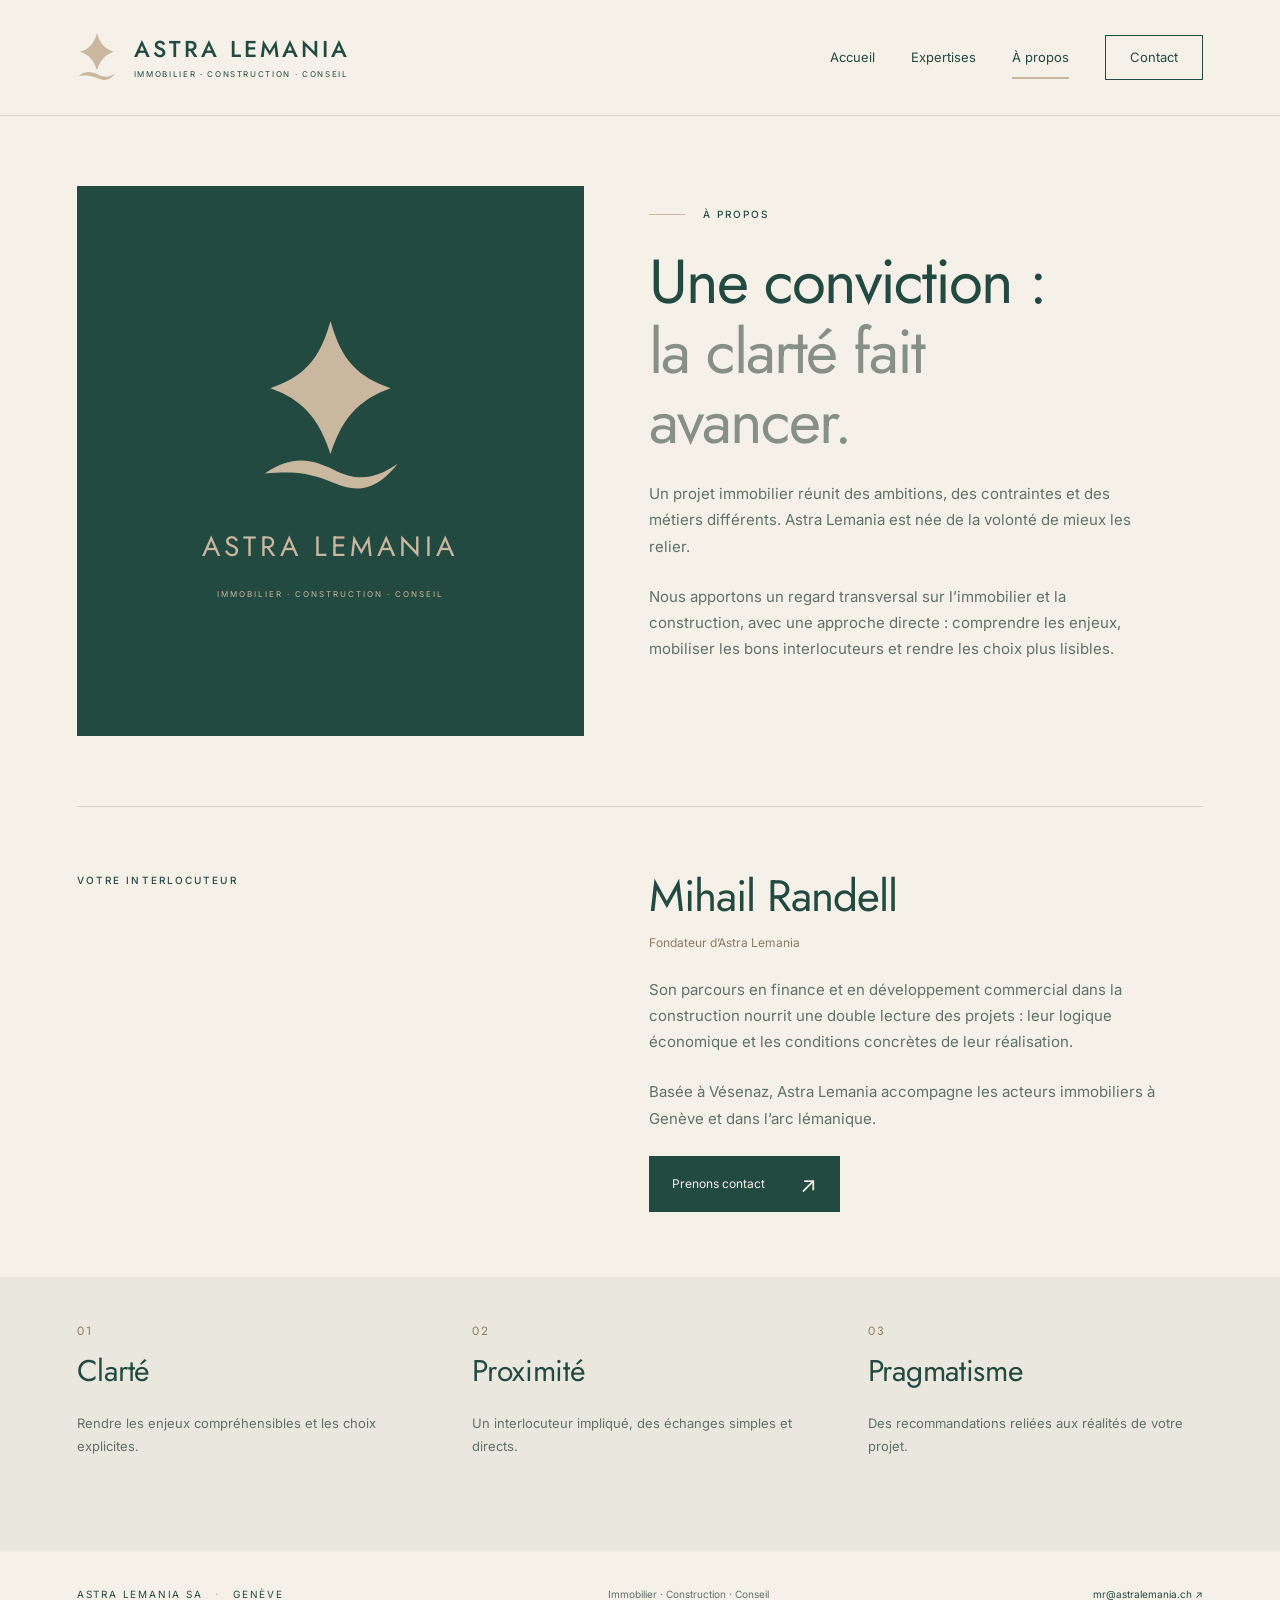
==== a-propos.html @ f8e31b29 "Add files via upload" ====
<!DOCTYPE html>
<html lang="fr">
<head>
  <meta charset="UTF-8">
  <meta name="viewport" content="width=device-width, initial-scale=1">

  <title>À propos — Astra Lemania</title>
  <meta
    name="description"
    content="Découvrez Astra Lemania et son fondateur Mihail Randell : une approche claire et pragmatique de l’immobilier et de la construction."
  >

  <link rel="stylesheet" href="style.css">
</head>

<body>
  <a class="skip" href="#contenu">Aller au contenu</a>

  <header>
    <a
      class="brand"
      href="index.html"
      aria-label="Astra Lemania — Accueil"
    >
      <svg viewBox="0 0 100 125" aria-hidden="true">
        <path
          fill="currentColor"
          d="M50 0C42 29 30 40 7 48C30 56 42 70 50 95C58 70 70 56 93 48C70 40 58 29 50 0ZM3 109C23 95 37 99 52 106C69 115 82 113 98 102C78 127 63 120 48 114C30 107 18 108 3 109Z"
        />
      </svg>

      <span>
        ASTRA LEMANIA
        <small>IMMOBILIER · CONSTRUCTION · CONSEIL</small>
      </span>
    </a>

    <nav aria-label="Navigation principale">
      <a href="index.html">Accueil</a>
      <a href="expertises.html">Expertises</a>
      <a href="a-propos.html" aria-current="page">À propos</a>
      <a href="contact.html">Contact</a>
    </nav>
  </header>

  <main id="contenu">
    <section class="about-hero">
      <div class="brand-panel">
        <svg viewBox="0 0 100 125" aria-hidden="true">
          <path
            fill="currentColor"
            d="M50 0C42 29 30 40 7 48C30 56 42 70 50 95C58 70 70 56 93 48C70 40 58 29 50 0ZM3 109C23 95 37 99 52 106C69 115 82 113 98 102C78 127 63 120 48 114C30 107 18 108 3 109Z"
          />
        </svg>

        <span>ASTRA LEMANIA</span>
        <small>IMMOBILIER · CONSTRUCTION · CONSEIL</small>
      </div>

      <div>
        <span class="eyebrow line">À PROPOS</span>

        <h1>
          Une conviction :<br>
          <em>la clarté fait<br>avancer.</em>
        </h1>

        <p>
          Un projet immobilier réunit des ambitions, des contraintes
          et des métiers différents. Astra Lemania est née
          de la volonté de mieux les relier.
        </p>

        <p>
          Nous apportons un regard transversal sur l’immobilier
          et la construction, avec une approche directe :
          comprendre les enjeux, mobiliser les bons interlocuteurs
          et rendre les choix plus lisibles.
        </p>
      </div>
    </section>

    <section class="founder">
      <span class="eyebrow">VOTRE INTERLOCUTEUR</span>

      <div>
        <h2>Mihail Randell</h2>

        <span class="founder-role">
          Fondateur d’Astra Lemania
        </span>

        <p>
          Son parcours en finance et en développement commercial
          dans la construction nourrit une double lecture des projets :
          leur logique économique et les conditions concrètes
          de leur réalisation.
        </p>

        <p>
          Basée à Vésenaz, Astra Lemania accompagne les acteurs
          immobiliers à Genève et dans l’arc lémanique.
        </p>

        <a class="button" href="contact.html">
          Prenons contact
          <span aria-hidden="true">↗</span>
        </a>
      </div>
    </section>

    <section class="values" aria-label="Nos valeurs">
      <div>
        <span class="number">01</span>
        <h3>Clarté</h3>

        <p>
          Rendre les enjeux compréhensibles et les choix explicites.
        </p>
      </div>

      <div>
        <span class="number">02</span>
        <h3>Proximité</h3>

        <p>
          Un interlocuteur impliqué, des échanges simples et directs.
        </p>
      </div>

      <div>
        <span class="number">03</span>
        <h3>Pragmatisme</h3>

        <p>
          Des recommandations reliées aux réalités de votre projet.
        </p>
      </div>
    </section>
  </main>

  <footer>
    <span>ASTRA LEMANIA SA <b>·</b> GENÈVE</span>
    <span>Immobilier · Construction · Conseil</span>

    <a href="mailto:mr@astralemania.ch">
      mr@astralemania.ch
      <span aria-hidden="true">↗</span>
    </a>
  </footer>
</body>
</html>
---- style.css ----
@import url("https://fonts.googleapis.com/css2?family=Inter:wght@400;500&family=Jost:wght@400;500;600&display=swap");

/* =========================
   ФИРМЕННЫЕ ЦВЕТА
   ========================= */

:root {
  --green: #234a40;
  --ivory: #f5f1e8;
  --sand: #c9b79f;
  --ink: #234a40;
  --muted: #5f7169;
  --rule: #d9d5c9;
}

/* =========================
   БАЗОВЫЕ СТИЛИ
   ========================= */

* {
  box-sizing: border-box;
}

html {
  scroll-behavior: smooth;
}

body {
  margin: 0;
  background: var(--ivory);
  color: var(--ink);
  font: 15px / 1.75 Inter, Arial, sans-serif;
}

a {
  color: inherit;
  text-decoration: none;
}

a:focus-visible {
  outline: 2px solid currentColor;
  outline-offset: 7px;
}

h1,
h2,
h3 {
  margin: 0;
  font-family: Jost, sans-serif;
  font-weight: 400;
  line-height: 1.13;
}

h1 {
  font-size: clamp(48px, 5.5vw, 84px);
  letter-spacing: -2px;
}

h1 em {
  color: #879084;
  font-style: normal;
}

h2 {
  font-size: 44px;
  letter-spacing: -1px;
}

h3 {
  font-size: 30px;
  letter-spacing: -0.3px;
}

p {
  max-width: 510px;
  margin: 24px 0;
  color: var(--muted);
}

/* =========================
   ШАПКА И ЛОГОТИП
   ========================= */

header {
  display: flex;
  align-items: center;
  justify-content: space-between;
  height: 116px;
  padding: 0 6%;
  border-bottom: 1px solid var(--rule);
}

.brand {
  display: flex;
  align-items: center;
  gap: 17px;
}

.brand svg {
  width: 40px;
  height: 49px;
  color: var(--sand);
}

.brand > span {
  font: 500 23px / 1.4 Jost, sans-serif;
  letter-spacing: 3px;
}

.brand small {
  display: block;
  font: 8px / 2 Inter, sans-serif;
  letter-spacing: 1.65px;
}

/* =========================
   НАВИГАЦИЯ
   ========================= */

nav {
  display: flex;
  align-items: center;
  gap: 36px;
}

nav a {
  position: relative;
  padding: 10px 0;
  font-size: 13px;
}

nav a[aria-current]::after {
  position: absolute;
  right: 0;
  bottom: 0;
  left: 0;
  height: 2px;
  background: var(--sand);
  content: "";
}

nav a:last-child {
  padding: 10px 24px;
  border: 1px solid var(--green);
}

nav a:hover {
  opacity: 0.65;
}

/* =========================
   ОБЩИЕ ЭЛЕМЕНТЫ
   ========================= */

.eyebrow {
  display: block;
  font: 500 10px / 1.6 Inter, sans-serif;
  letter-spacing: 2.1px;
}

.line {
  display: flex;
  align-items: center;
  gap: 18px;
}

.line::before {
  width: 36px;
  height: 1px;
  background: var(--sand);
  content: "";
}

.button {
  display: inline-flex;
  align-items: center;
  justify-content: space-between;
  gap: 35px;
  padding: 17px 23px;
  background: var(--green);
  color: var(--ivory);
  font-size: 12px;
  transition: background 0.2s;
}

.button span {
  font-size: 22px;
  line-height: 1;
}

.button:hover {
  background: #356353;
}

.light {
  background: var(--sand);
  color: var(--green);
}

.light:hover {
  background: #dfcfb8;
}

.number {
  display: block;
  margin-bottom: 26px;
  color: #8d7c66;
  font: 400 12px Jost, sans-serif;
  letter-spacing: 2px;
}

.dot {
  width: 5px;
  height: 5px;
  border-radius: 50%;
  background: var(--sand);
}

/* =========================
   ACCUEIL — ПЕРВЫЙ ЭКРАН
   ========================= */

.hero {
  display: grid;
  grid-template-columns: 55% 45%;
  gap: 0;
  padding: 54px 6% 58px;
}

.hero-copy {
  padding: 24px 50px 0 0;
}

.hero h1 {
  margin: 28px 0 20px;
}

.hero p {
  max-width: 400px;
  font-size: 15px;
}

.territory {
  display: flex;
  align-items: center;
  gap: 9px;
  margin-top: 42px;
  font-size: 9px;
  letter-spacing: 2px;
}

.hero-photo {
  position: relative;
  min-height: 610px;
  margin: 0;
  overflow: hidden;
}

.hero-photo img {
  position: absolute;
  width: 100%;
  height: 100%;
  object-fit: cover;
  filter: saturate(0.65);
}

.hero-photo::after {
  position: absolute;
  inset: 60% 0 0;
  background: linear-gradient(transparent, #18372cb3);
  content: "";
}

.hero-photo figcaption {
  position: absolute;
  z-index: 1;
  right: 20px;
  bottom: 26px;
  left: 30px;
  color: white;
  font-size: 9px;
  letter-spacing: 2px;
}

/* =========================
   ACCUEIL — ВВЕДЕНИЕ
   ========================= */

.intro {
  display: grid;
  grid-template-columns: 40% 60%;
  padding: 80px 6% 60px;
  border-top: 1px solid var(--rule);
}

.intro > .eyebrow {
  padding-top: 13px;
}

.intro p {
  max-width: 580px;
}

/* =========================
   ACCUEIL — УСЛУГИ
   ========================= */

.services {
  display: grid;
  grid-template-columns: repeat(3, 1fr);
  margin: 0 6% 100px;
  border-top: 1px solid var(--rule);
}

.services > a {
  position: relative;
  padding: 28px 28px 15px 0;
  transition: background 0.2s;
}

.services > a + a {
  padding-left: 32px;
  border-left: 1px solid var(--rule);
}

.services p {
  max-width: 270px;
  padding-right: 15px;
  font-size: 13px;
}

.services .arrow {
  display: block;
  font-size: 24px;
}

.services a:hover {
  background: #eae8df;
}

/* =========================
   БЛОК ПРИЗЫВА К КОНТАКТУ
   ========================= */

.cta {
  display: flex;
  align-items: center;
  justify-content: space-between;
  gap: 30px;
  padding: 64px 6%;
  background: var(--green);
  color: var(--ivory);
}

.cta .eyebrow {
  margin-bottom: 20px;
  color: var(--sand);
}

/* =========================
   ПОДВАЛ
   ========================= */

footer {
  display: flex;
  flex-wrap: wrap;
  justify-content: space-between;
  gap: 25px;
  padding: 35px 6%;
  font-size: 10px;
}

footer > span:first-child {
  letter-spacing: 1.8px;
}

footer b {
  padding: 0 8px;
  color: var(--sand);
}

footer > span:nth-child(2) {
  color: var(--muted);
}

/* =========================
   EXPERTISES — ЗАГОЛОВОК
   ========================= */

.page-heading {
  padding: 75px 6% 55px;
}

.page-heading h1 {
  margin-top: 30px;
  font-size: clamp(44px, 4.8vw, 70px);
}

.page-heading p {
  max-width: 600px;
}

/* =========================
   EXPERTISES — НАПРАВЛЕНИЯ
   ========================= */

.expert-list {
  margin: 0 6% 90px;
}

.expert-list article {
  display: grid;
  grid-template-columns: 10% 40% 50%;
  padding: 44px 0;
  border-top: 1px solid var(--rule);
  scroll-margin-top: 30px;
}

.expert-list h2 {
  font-size: 36px;
}

.expert-list .number {
  padding-top: 10px;
}

.expert-list p {
  margin-top: 0;
}

.expert-list ul {
  padding: 0;
  list-style: none;
  font-size: 13px;
}

.expert-list li {
  padding: 11px 0;
  border-bottom: 1px solid var(--rule);
}

.expert-list li::before {
  margin-right: 14px;
  color: #9e8c75;
  content: "—";
}

/* =========================
   À PROPOS — ПЕРВЫЙ ЭКРАН
   ========================= */

.about-hero {
  display: grid;
  grid-template-columns: 45% 55%;
  gap: 0;
  padding: 70px 6%;
}

.about-hero > div:last-child {
  padding: 20px 0 0 65px;
}

.about-hero h1 {
  margin-top: 25px;
  font-size: 62px;
}

.brand-panel {
  display: flex;
  flex-direction: column;
  align-items: center;
  justify-content: center;
  min-height: 550px;
  background: var(--green);
  color: var(--sand);
}

.brand-panel svg {
  width: 145px;
  height: 175px;
  margin-bottom: 30px;
}

.brand-panel > span {
  font: 400 28px Jost, sans-serif;
  letter-spacing: 4px;
}

.brand-panel small {
  margin-top: 20px;
  font-size: 8px;
  letter-spacing: 2px;
}

/* =========================
   À PROPOS — ОСНОВАТЕЛЬ
   ========================= */

.founder {
  display: grid;
  grid-template-columns: 45% 55%;
  margin: 0 6%;
  padding: 65px 0;
  border-top: 1px solid var(--rule);
}

.founder > div {
  padding-left: 65px;
}

.founder-role {
  display: block;
  margin-top: 10px;
  color: #8c7b63;
  font-size: 12px;
}

/* =========================
   À PROPOS — ЦЕННОСТИ
   ========================= */

.values {
  display: grid;
  grid-template-columns: repeat(3, 1fr);
  gap: 60px;
  padding: 45px 6% 70px;
  background: #eae8de;
}

.values .number {
  margin-bottom: 14px;
}

.values p {
  font-size: 13px;
}

/* =========================
   CONTACT
   ========================= */

.contact {
  display: grid;
  grid-template-columns: 55% 45%;
  min-height: 720px;
  padding: 85px 6% 95px;
}

.contact h1 {
  margin: 32px 0;
}

.contact p {
  max-width: 410px;
}

.contact-mark svg {
  width: 85px;
  height: 95px;
  margin-top: 25px;
  color: var(--sand);
}

.contact-info {
  padding: 35px 0 20px 55px;
  border-left: 1px solid var(--rule);
}

.contact-info h2 {
  margin-top: 25px;
}

.contact-info .role {
  margin: 8px 0 35px;
}

.contact-link {
  display: flex;
  justify-content: space-between;
  padding: 15px 0;
  border-bottom: 1px solid var(--rule);
  font: 400 24px Jost, sans-serif;
}

.contact-link:hover {
  color: #8b765a;
}

.address {
  margin: 35px 0;
}

.address p {
  margin: 10px 0;
  font-size: 14px;
}

/* =========================
   ДОСТУПНОСТЬ
   ========================= */

.skip {
  position: absolute;
  z-index: 5;
  top: -100px;
  left: 20px;
  padding: 10px;
  background: var(--green);
  color: white;
}

.skip:focus {
  top: 10px;
}

/* =========================
   БОЛЬШИЕ ЭКРАНЫ
   ========================= */

@media (min-width: 1600px) {
  body {
    max-width: 1600px;
    margin: auto;
  }

  .hero {
    padding-top: 70px;
  }

  .hero-photo {
    min-height: 700px;
  }
}

/* =========================
   ПЛАНШЕТЫ / НЕБОЛЬШИЕ ЭКРАНЫ
   ========================= */

@media (max-width: 1000px) {
  header {
    height: 105px;
    padding: 0 5%;
  }

  nav {
    gap: 20px;
  }

  .brand > span {
    font-size: 18px;
    letter-spacing: 2px;
  }

  .brand small {
    font-size: 7px;
    letter-spacing: 1px;
  }

  .hero {
    padding: 40px 5%;
  }

  .hero-copy {
    padding-right: 25px;
  }

  .hero-photo {
    min-height: 590px;
  }

  h1 {
    font-size: 60px;
  }

  .about-hero > div:last-child,
  .founder > div {
    padding-left: 35px;
  }

  .about-hero h1 {
    font-size: 48px;
  }

  .brand-panel > span {
    font-size: 22px;
  }

  .cta h2 {
    font-size: 36px;
  }

  .contact-info {
    padding-left: 30px;
  }

  .contact-link {
    font-size: 21px;
  }
}

/* =========================
   МОБИЛЬНАЯ ВЕРСИЯ
   ========================= */

@media (max-width: 700px) {
  header {
    display: block;
    height: auto;
    min-height: 130px;
    padding: 20px 6%;
  }

  .brand {
    justify-content: center;
  }

  .brand svg {
    width: 32px;
    height: 40px;
  }

  nav {
    justify-content: space-between;
    gap: 12px;
    margin-top: 20px;
  }

  nav a {
    font-size: 12px;
  }

  nav a:last-child {
    padding: 5px 12px;
  }

  .hero {
    display: flex;
    flex-direction: column;
    padding: 35px 6%;
  }

  .hero-copy {
    padding: 0;
  }

  .eyebrow {
    font-size: 9px;
    letter-spacing: 1.5px;
  }

  h1 {
    font-size: 60px;
  }

  .hero h1 {
    margin-top: 25px;
  }

  .territory {
    margin-top: 27px;
  }

  .hero-photo {
    min-height: 380px;
    margin-top: 35px;
  }

  .intro {
    display: block;
    padding: 45px 6% 20px;
  }

  .intro h2 {
    margin-top: 25px;
  }

  h2 {
    font-size: 36px;
  }

  .services {
    grid-template-columns: 1fr;
    margin-bottom: 50px;
  }

  .services > a,
  .services > a + a {
    padding: 25px 0;
    border-bottom: 1px solid var(--rule);
    border-left: none;
  }

  .services h3 br {
    display: none;
  }

  .services p {
    max-width: 90%;
    margin: 15px 0;
  }

  .number {
    margin-bottom: 15px;
  }

  .services .arrow {
    position: absolute;
    top: 35px;
    right: 5px;
  }

  .cta {
    display: block;
    padding: 45px 6%;
  }

  .cta .button {
    margin-top: 25px;
  }

  .cta h2 {
    font-size: 34px;
  }

  footer {
    flex-direction: column;
    gap: 12px;
    padding: 28px 6%;
  }

  .page-heading {
    padding-top: 45px;
  }

  .page-heading h1 {
    font-size: 44px;
  }

  .expert-list article {
    grid-template-columns: 1fr;
    padding: 30px 0;
  }

  .expert-list h2 {
    margin-bottom: 24px;
    font-size: 32px;
  }

  .expert-list {
    margin-bottom: 45px;
  }

  .about-hero {
    display: flex;
    flex-direction: column-reverse;
    gap: 30px;
    padding: 40px 6%;
  }

  .about-hero > div:last-child {
    padding: 0;
  }

  .about-hero h1 {
    font-size: 52px;
  }

  .brand-panel {
    min-height: 360px;
  }

  .brand-panel svg {
    width: 110px;
    height: 130px;
  }

  .founder {
    display: block;
    padding: 35px 0;
  }

  .founder > div {
    padding: 25px 0 0;
  }

  .values {
    grid-template-columns: 1fr;
    gap: 20px;
    padding-top: 35px;
  }

  .values p {
    margin: 15px 0;
  }

  .contact {
    display: block;
    padding: 40px 6%;
  }

  .contact-info {
    margin-top: 35px;
    padding: 35px 0 0;
    border-top: 1px solid var(--rule);
    border-left: 0;
  }

  .contact-mark {
    display: none;
  }

  .contact h1 {
    font-size: 60px;
  }

  .contact-link {
    font-size: 24px;
  }
}

/* =========================
   УМЕНЬШЕНИЕ АНИМАЦИИ
   ========================= */

@media (prefers-reduced-motion: reduce) {
  html {
    scroll-behavior: auto;
  }

  * {
    transition: none !important;
  }
}
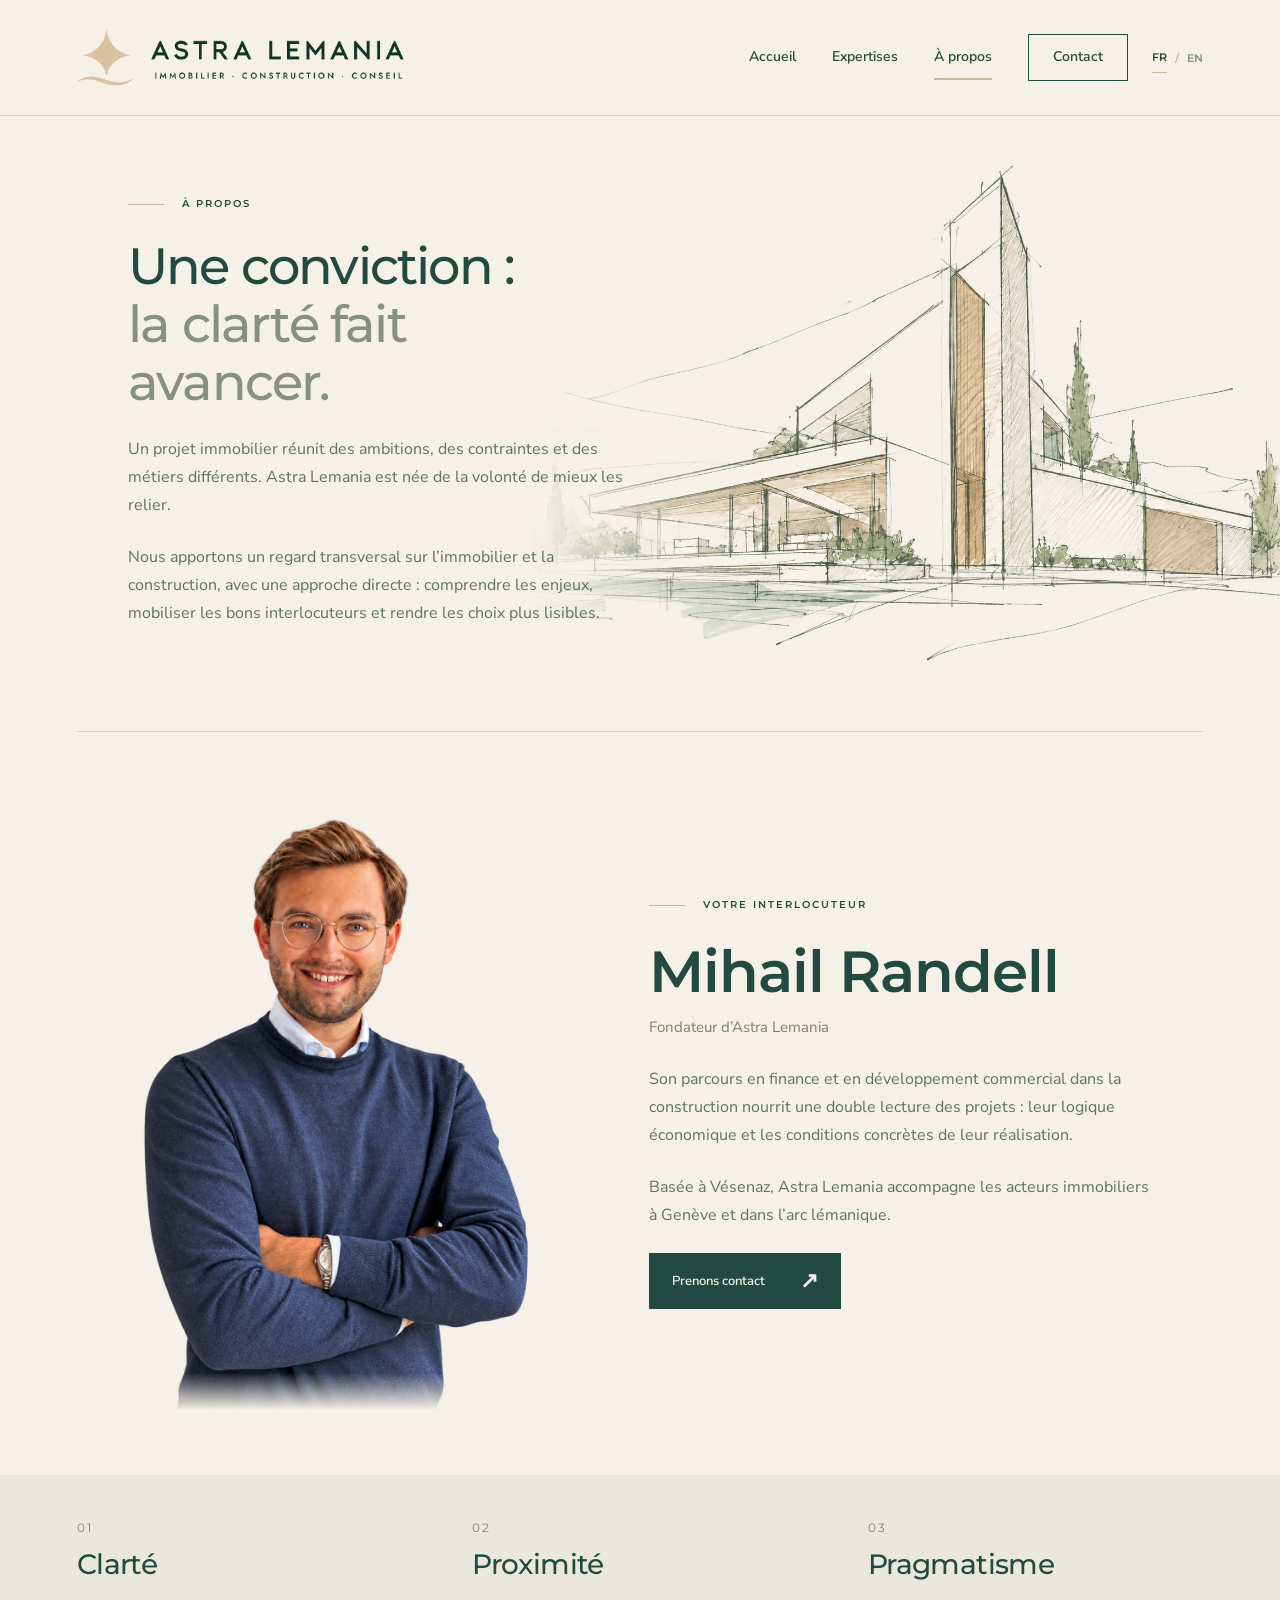
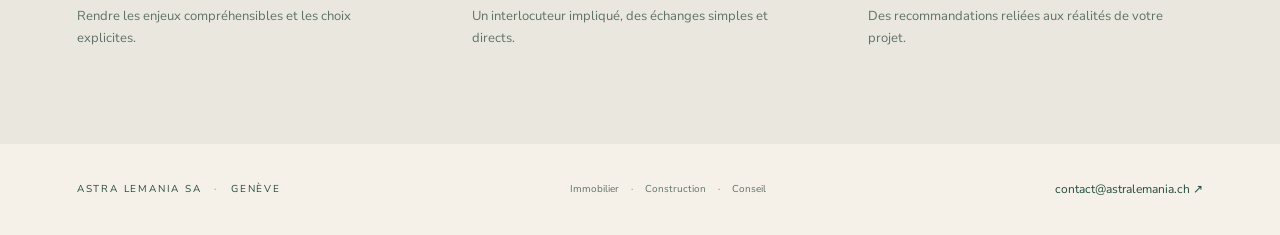
==== commit 757fe6d8: "Add files via upload" ====
--- a/a-propos.html
+++ b/a-propos.html
@@ -1,152 +1,38 @@
-<!DOCTYPE html>
-<html lang="fr">
-<head>
-  <meta charset="UTF-8">
-  <meta name="viewport" content="width=device-width, initial-scale=1">
-
-  <title>À propos — Astra Lemania</title>
-  <meta
-    name="description"
-    content="Découvrez Astra Lemania et son fondateur Mihail Randell : une approche claire et pragmatique de l’immobilier et de la construction."
-  >
-
-  <link rel="stylesheet" href="style.css">
-</head>
-
-<body>
-  <a class="skip" href="#contenu">Aller au contenu</a>
-
-  <header>
-    <a
-      class="brand"
-      href="index.html"
-      aria-label="Astra Lemania — Accueil"
-    >
-      <svg viewBox="0 0 100 125" aria-hidden="true">
-        <path
-          fill="currentColor"
-          d="M50 0C42 29 30 40 7 48C30 56 42 70 50 95C58 70 70 56 93 48C70 40 58 29 50 0ZM3 109C23 95 37 99 52 106C69 115 82 113 98 102C78 127 63 120 48 114C30 107 18 108 3 109Z"
-        />
-      </svg>
-
-      <span>
-        ASTRA LEMANIA
-        <small>IMMOBILIER · CONSTRUCTION · CONSEIL</small>
-      </span>
-    </a>
-
-    <nav aria-label="Navigation principale">
-      <a href="index.html">Accueil</a>
-      <a href="expertises.html">Expertises</a>
-      <a href="a-propos.html" aria-current="page">À propos</a>
-      <a href="contact.html">Contact</a>
-    </nav>
-  </header>
-
-  <main id="contenu">
-    <section class="about-hero">
-      <div class="brand-panel">
-        <svg viewBox="0 0 100 125" aria-hidden="true">
-          <path
-            fill="currentColor"
-            d="M50 0C42 29 30 40 7 48C30 56 42 70 50 95C58 70 70 56 93 48C70 40 58 29 50 0ZM3 109C23 95 37 99 52 106C69 115 82 113 98 102C78 127 63 120 48 114C30 107 18 108 3 109Z"
-          />
-        </svg>
-
-        <span>ASTRA LEMANIA</span>
-        <small>IMMOBILIER · CONSTRUCTION · CONSEIL</small>
-      </div>
-
-      <div>
-        <span class="eyebrow line">À PROPOS</span>
-
-        <h1>
-          Une conviction :<br>
-          <em>la clarté fait<br>avancer.</em>
-        </h1>
-
-        <p>
-          Un projet immobilier réunit des ambitions, des contraintes
-          et des métiers différents. Astra Lemania est née
-          de la volonté de mieux les relier.
-        </p>
-
-        <p>
-          Nous apportons un regard transversal sur l’immobilier
-          et la construction, avec une approche directe :
-          comprendre les enjeux, mobiliser les bons interlocuteurs
-          et rendre les choix plus lisibles.
-        </p>
-      </div>
-    </section>
-
-    <section class="founder">
-      <span class="eyebrow">VOTRE INTERLOCUTEUR</span>
-
-      <div>
-        <h2>Mihail Randell</h2>
-
-        <span class="founder-role">
-          Fondateur d’Astra Lemania
-        </span>
-
-        <p>
-          Son parcours en finance et en développement commercial
-          dans la construction nourrit une double lecture des projets :
-          leur logique économique et les conditions concrètes
-          de leur réalisation.
-        </p>
-
-        <p>
-          Basée à Vésenaz, Astra Lemania accompagne les acteurs
-          immobiliers à Genève et dans l’arc lémanique.
-        </p>
-
-        <a class="button" href="contact.html">
-          Prenons contact
-          <span aria-hidden="true">↗</span>
-        </a>
-      </div>
-    </section>
-
-    <section class="values" aria-label="Nos valeurs">
-      <div>
-        <span class="number">01</span>
-        <h3>Clarté</h3>
-
-        <p>
-          Rendre les enjeux compréhensibles et les choix explicites.
-        </p>
-      </div>
-
-      <div>
-        <span class="number">02</span>
-        <h3>Proximité</h3>
-
-        <p>
-          Un interlocuteur impliqué, des échanges simples et directs.
-        </p>
-      </div>
-
-      <div>
-        <span class="number">03</span>
-        <h3>Pragmatisme</h3>
-
-        <p>
-          Des recommandations reliées aux réalités de votre projet.
-        </p>
-      </div>
-    </section>
-  </main>
-
-  <footer>
-    <span>ASTRA LEMANIA SA <b>·</b> GENÈVE</span>
-    <span>Immobilier · Construction · Conseil</span>
-
-    <a href="mailto:mr@astralemania.ch">
-      mr@astralemania.ch
-      <span aria-hidden="true">↗</span>
-    </a>
-  </footer>
-</body>
-</html>+<!doctype html>
+<!-- РЕДАКТИРОВАНИЕ: текст этой страницы меняется здесь; оформление — style.css.
+     FR и EN — отдельные HTML: при изменениях обновляйте обе языковые версии. -->
+<html lang="fr">
+<head><meta charset="utf-8"><meta name="viewport" content="width=device-width, initial-scale=1"><title>À propos — Astra Lemania</title><meta name="description" content="Astra Lemania — Conseil immobilier, consultation d’entreprises générales et mise en relation à Genève et dans l’arc lémanique."><link rel="stylesheet" href="assets/fonts.css"><link rel="stylesheet" href="style.css"><script src="site.js" defer></script><link rel="alternate" hreflang="fr" href="a-propos.html"><link rel="alternate" hreflang="en" href="en-a-propos.html">
+</head>
+<body><a class="skip" href="#contenu">Aller au contenu</a>
+<!-- ШАПКА: логотип, основное меню и FR / EN. Повторяется во всех HTML. -->
+<header><a class="brand" href="index.html" aria-label="Astra Lemania — Accueil">
+<!-- ИЗОБРАЖЕНИЕ: assets/astra-lemania-official-v2.png. Логотип в шапке всех 8 страниц. src в HTML, размер .brand-logo в style.css.
+     При замене сохраняйте прозрачность PNG; width/height — реальные размеры файла. -->
+<img class="brand-logo" src="assets/astra-lemania-official-v2.png" alt="Astra Lemania — Immobilier · Construction · Conseil" width="2048" height="349"></a>
+<nav aria-label="Navigation principale"><a href="index.html" >Accueil</a><a href="expertises.html" >Expertises</a><a href="a-propos.html" aria-current="page">À propos</a><a href="contact.html" >Contact</a>
+</nav>
+<!-- ЯЗЫК: ссылки ведут на аналогичную страницу другого языка. -->
+<div class="language-switch" aria-label="Langue"><a href="a-propos.html" lang="fr" aria-current="true">FR</a><span aria-hidden="true">/</span><a href="en-a-propos.html" lang="en" hreflang="en">EN</a></div>
+</header>
+<main id="contenu">
+<!-- О КОМПАНИИ: чертёж подключён через CSS, а не img -->
+<section class="about-hero company-section"><div class="company-copy"><span class="eyebrow line">À PROPOS</span><h1>Une conviction :<br><em>la clarté fait<br>avancer.</em></h1><p>Un projet immobilier réunit des ambitions, des contraintes et des métiers différents. Astra Lemania est née de la volonté de mieux les relier.</p><p>Nous apportons un regard transversal sur l’immobilier et la construction, avec une approche directe : comprendre les enjeux, mobiliser les bons interlocuteurs et rendre les choix plus lisibles.</p></div>
+</section>
+<!-- ОСНОВАТЕЛЬ: портрет, биография, контактная кнопка -->
+<section class="founder founder-profile">
+<figure class="founder-portrait">
+<!-- ИЗОБРАЖЕНИЕ: assets/mihail-randell-clean-edge.png. Текущий портрет без белой каймы. a-propos.html и en-a-propos.html; .founder-portrait в style.css.
+     При замене сохраняйте прозрачность PNG; width/height — реальные размеры файла. -->
+<img src="assets/mihail-randell-clean-edge.png" alt="Mihail Randell, fondateur d’Astra Lemania" width="1086" height="1448" fetchpriority="high">
+</figure><div class="founder-copy"><span class="eyebrow line">VOTRE INTERLOCUTEUR</span><h2>Mihail Randell</h2><span class="founder-role">Fondateur d’Astra Lemania</span><p>Son parcours en finance et en développement commercial dans la construction nourrit une double lecture des projets : leur logique économique et les conditions concrètes de leur réalisation.</p><p>Basée à Vésenaz, Astra Lemania accompagne les acteurs immobiliers à Genève et dans l’arc lémanique.</p><a class="button " href="contact.html">Prenons contact<span aria-hidden="true"><span class="link-arrow" aria-hidden="true"><span class="native-arrow">↗</span><svg class="ios-arrow" viewBox="0 0 24 24" fill="none" aria-hidden="true" focusable="false"><path d="M5 19 19 5M5 5h14v14" stroke="currentColor" stroke-width="1.5" stroke-linecap="round" stroke-linejoin="round"/></svg></span></span></a></div>
+</section>
+<!-- ЦЕННОСТИ КОМПАНИИ -->
+<section class="values"><div><span class="number">01</span><h3>Clarté</h3><p>Rendre les enjeux compréhensibles et les choix explicites.</p></div><div><span class="number">02</span><h3>Proximité</h3><p>Un interlocuteur impliqué, des échanges simples et directs.</p></div><div><span class="number">03</span><h3>Pragmatisme</h3><p>Des recommandations reliées aux réalités de votre projet.</p></div>
+</section>
+</main>
+<!-- ПОДВАЛ: название, направления и email. Обновляйте на всех страницах. -->
+<footer><span>ASTRA LEMANIA SA <b>·</b> GENÈVE</span><span class="footer-services"><span>Immobilier</span><span aria-hidden="true">·</span><span>Construction</span><span aria-hidden="true">·</span><span>Conseil</span></span><a href="mailto:contact@astralemania.ch">contact@astralemania.ch <span class="link-arrow" aria-hidden="true"><span class="native-arrow">↗</span><svg class="ios-arrow" viewBox="0 0 24 24" fill="none" aria-hidden="true" focusable="false"><path d="M5 19 19 5M5 5h14v14" stroke="currentColor" stroke-width="1.5" stroke-linecap="round" stroke-linejoin="round"/></svg></span></a>
+</footer>
+</body>
+</html>
--- a/assets/fonts.css
+++ b/assets/fonts.css
@@ -0,0 +1,62 @@
+/* Локальные шрифты. Не переименовывайте TTF без изменения соответствующего url().
+   Myriad Pro не включён: используется только как системный запасной шрифт. */
+@font-face {
+  font-family: 'Montserrat';
+  font-style: normal;
+  font-weight: 400;
+  font-display: swap;
+  src: url(JTUHjIg1_i6t8kCHKm4532VJOt5-QNFgpCtr6Ew-.ttf) format('truetype');
+}
+@font-face {
+  font-family: 'Montserrat';
+  font-style: normal;
+  font-weight: 500;
+  font-display: swap;
+  src: url(JTUHjIg1_i6t8kCHKm4532VJOt5-QNFgpCtZ6Ew-.ttf) format('truetype');
+}
+@font-face {
+  font-family: 'Montserrat';
+  font-style: normal;
+  font-weight: 600;
+  font-display: swap;
+  src: url(JTUHjIg1_i6t8kCHKm4532VJOt5-QNFgpCu170w-.ttf) format('truetype');
+}
+@font-face {
+  font-family: 'Montserrat';
+  font-style: normal;
+  font-weight: 700;
+  font-display: swap;
+  src: url(JTUHjIg1_i6t8kCHKm4532VJOt5-QNFgpCuM70w-.ttf) format('truetype');
+}
+@font-face {
+  font-family: 'Nunito Sans';
+  font-style: normal;
+  font-weight: 400;
+  font-stretch: normal;
+  font-display: swap;
+  src: url(pe1mMImSLYBIv1o4X1M8ce2xCx3yop4tQpF_MeTm0lfGWVpNn64CL7U8upHZIbMV51Q42ptCp5F5bxqqtQ1yiU4G1ilntA.ttf) format('truetype');
+}
+@font-face {
+  font-family: 'Nunito Sans';
+  font-style: normal;
+  font-weight: 500;
+  font-stretch: normal;
+  font-display: swap;
+  src: url(pe1mMImSLYBIv1o4X1M8ce2xCx3yop4tQpF_MeTm0lfGWVpNn64CL7U8upHZIbMV51Q42ptCp5F5bxqqtQ1yiU4G5ClntA.ttf) format('truetype');
+}
+@font-face {
+  font-family: 'Nunito Sans';
+  font-style: normal;
+  font-weight: 600;
+  font-stretch: normal;
+  font-display: swap;
+  src: url(pe1mMImSLYBIv1o4X1M8ce2xCx3yop4tQpF_MeTm0lfGWVpNn64CL7U8upHZIbMV51Q42ptCp5F5bxqqtQ1yiU4GCC5ntA.ttf) format('truetype');
+}
+@font-face {
+  font-family: 'Nunito Sans';
+  font-style: normal;
+  font-weight: 700;
+  font-stretch: normal;
+  font-display: swap;
+  src: url(pe1mMImSLYBIv1o4X1M8ce2xCx3yop4tQpF_MeTm0lfGWVpNn64CL7U8upHZIbMV51Q42ptCp5F5bxqqtQ1yiU4GMS5ntA.ttf) format('truetype');
+}
--- a/style.css
+++ b/style.css
@@ -1,933 +1,1831 @@
-@import url("https://fonts.googleapis.com/css2?family=Inter:wght@400;500&family=Jost:wght@400;500;600&display=swap");
-
-/* =========================
-   ФИРМЕННЫЕ ЦВЕТА
-   ========================= */
-
-:root {
-  --green: #234a40;
-  --ivory: #f5f1e8;
-  --sand: #c9b79f;
-  --ink: #234a40;
-  --muted: #5f7169;
-  --rule: #d9d5c9;
-}
-
-/* =========================
-   БАЗОВЫЕ СТИЛИ
-   ========================= */
-
-* {
-  box-sizing: border-box;
-}
-
-html {
-  scroll-behavior: smooth;
-}
-
-body {
-  margin: 0;
-  background: var(--ivory);
-  color: var(--ink);
-  font: 15px / 1.75 Inter, Arial, sans-serif;
-}
-
-a {
-  color: inherit;
-  text-decoration: none;
-}
-
-a:focus-visible {
-  outline: 2px solid currentColor;
-  outline-offset: 7px;
-}
-
-h1,
-h2,
-h3 {
-  margin: 0;
-  font-family: Jost, sans-serif;
-  font-weight: 400;
-  line-height: 1.13;
-}
-
-h1 {
-  font-size: clamp(48px, 5.5vw, 84px);
-  letter-spacing: -2px;
-}
-
-h1 em {
-  color: #879084;
-  font-style: normal;
-}
-
-h2 {
-  font-size: 44px;
-  letter-spacing: -1px;
-}
-
-h3 {
-  font-size: 30px;
-  letter-spacing: -0.3px;
-}
-
-p {
-  max-width: 510px;
-  margin: 24px 0;
-  color: var(--muted);
-}
-
-/* =========================
-   ШАПКА И ЛОГОТИП
-   ========================= */
-
-header {
-  display: flex;
-  align-items: center;
-  justify-content: space-between;
-  height: 116px;
-  padding: 0 6%;
-  border-bottom: 1px solid var(--rule);
-}
-
-.brand {
-  display: flex;
-  align-items: center;
-  gap: 17px;
-}
-
-.brand svg {
-  width: 40px;
-  height: 49px;
-  color: var(--sand);
-}
-
-.brand > span {
-  font: 500 23px / 1.4 Jost, sans-serif;
-  letter-spacing: 3px;
-}
-
-.brand small {
-  display: block;
-  font: 8px / 2 Inter, sans-serif;
-  letter-spacing: 1.65px;
-}
-
-/* =========================
-   НАВИГАЦИЯ
-   ========================= */
-
-nav {
-  display: flex;
-  align-items: center;
-  gap: 36px;
-}
-
-nav a {
-  position: relative;
-  padding: 10px 0;
-  font-size: 13px;
-}
-
-nav a[aria-current]::after {
-  position: absolute;
-  right: 0;
-  bottom: 0;
-  left: 0;
-  height: 2px;
-  background: var(--sand);
-  content: "";
-}
-
-nav a:last-child {
-  padding: 10px 24px;
-  border: 1px solid var(--green);
-}
-
-nav a:hover {
-  opacity: 0.65;
-}
-
-/* =========================
-   ОБЩИЕ ЭЛЕМЕНТЫ
-   ========================= */
-
-.eyebrow {
-  display: block;
-  font: 500 10px / 1.6 Inter, sans-serif;
-  letter-spacing: 2.1px;
-}
-
-.line {
-  display: flex;
-  align-items: center;
-  gap: 18px;
-}
-
-.line::before {
-  width: 36px;
-  height: 1px;
-  background: var(--sand);
-  content: "";
-}
-
-.button {
-  display: inline-flex;
-  align-items: center;
-  justify-content: space-between;
-  gap: 35px;
-  padding: 17px 23px;
-  background: var(--green);
-  color: var(--ivory);
-  font-size: 12px;
-  transition: background 0.2s;
-}
-
-.button span {
-  font-size: 22px;
-  line-height: 1;
-}
-
-.button:hover {
-  background: #356353;
-}
-
-.light {
-  background: var(--sand);
-  color: var(--green);
-}
-
-.light:hover {
-  background: #dfcfb8;
-}
-
-.number {
-  display: block;
-  margin-bottom: 26px;
-  color: #8d7c66;
-  font: 400 12px Jost, sans-serif;
-  letter-spacing: 2px;
-}
-
-.dot {
-  width: 5px;
-  height: 5px;
-  border-radius: 50%;
-  background: var(--sand);
-}
-
-/* =========================
-   ACCUEIL — ПЕРВЫЙ ЭКРАН
-   ========================= */
-
-.hero {
-  display: grid;
-  grid-template-columns: 55% 45%;
-  gap: 0;
-  padding: 54px 6% 58px;
-}
-
-.hero-copy {
-  padding: 24px 50px 0 0;
-}
-
-.hero h1 {
-  margin: 28px 0 20px;
-}
-
-.hero p {
-  max-width: 400px;
-  font-size: 15px;
-}
-
-.territory {
-  display: flex;
-  align-items: center;
-  gap: 9px;
-  margin-top: 42px;
-  font-size: 9px;
-  letter-spacing: 2px;
-}
-
-.hero-photo {
-  position: relative;
-  min-height: 610px;
-  margin: 0;
-  overflow: hidden;
-}
-
-.hero-photo img {
-  position: absolute;
-  width: 100%;
-  height: 100%;
-  object-fit: cover;
-  filter: saturate(0.65);
-}
-
-.hero-photo::after {
-  position: absolute;
-  inset: 60% 0 0;
-  background: linear-gradient(transparent, #18372cb3);
-  content: "";
-}
-
-.hero-photo figcaption {
-  position: absolute;
-  z-index: 1;
-  right: 20px;
-  bottom: 26px;
-  left: 30px;
-  color: white;
-  font-size: 9px;
-  letter-spacing: 2px;
-}
-
-/* =========================
-   ACCUEIL — ВВЕДЕНИЕ
-   ========================= */
-
-.intro {
-  display: grid;
-  grid-template-columns: 40% 60%;
-  padding: 80px 6% 60px;
-  border-top: 1px solid var(--rule);
-}
-
-.intro > .eyebrow {
-  padding-top: 13px;
-}
-
-.intro p {
-  max-width: 580px;
-}
-
-/* =========================
-   ACCUEIL — УСЛУГИ
-   ========================= */
-
-.services {
-  display: grid;
-  grid-template-columns: repeat(3, 1fr);
-  margin: 0 6% 100px;
-  border-top: 1px solid var(--rule);
-}
-
-.services > a {
-  position: relative;
-  padding: 28px 28px 15px 0;
-  transition: background 0.2s;
-}
-
-.services > a + a {
-  padding-left: 32px;
-  border-left: 1px solid var(--rule);
-}
-
-.services p {
-  max-width: 270px;
-  padding-right: 15px;
-  font-size: 13px;
-}
-
-.services .arrow {
-  display: block;
-  font-size: 24px;
-}
-
-.services a:hover {
-  background: #eae8df;
-}
-
-/* =========================
-   БЛОК ПРИЗЫВА К КОНТАКТУ
-   ========================= */
-
-.cta {
-  display: flex;
-  align-items: center;
-  justify-content: space-between;
-  gap: 30px;
-  padding: 64px 6%;
-  background: var(--green);
-  color: var(--ivory);
-}
-
-.cta .eyebrow {
-  margin-bottom: 20px;
-  color: var(--sand);
-}
-
-/* =========================
-   ПОДВАЛ
-   ========================= */
-
-footer {
-  display: flex;
-  flex-wrap: wrap;
-  justify-content: space-between;
-  gap: 25px;
-  padding: 35px 6%;
-  font-size: 10px;
-}
-
-footer > span:first-child {
-  letter-spacing: 1.8px;
-}
-
-footer b {
-  padding: 0 8px;
-  color: var(--sand);
-}
-
-footer > span:nth-child(2) {
-  color: var(--muted);
-}
-
-/* =========================
-   EXPERTISES — ЗАГОЛОВОК
-   ========================= */
-
-.page-heading {
-  padding: 75px 6% 55px;
-}
-
-.page-heading h1 {
-  margin-top: 30px;
-  font-size: clamp(44px, 4.8vw, 70px);
-}
-
-.page-heading p {
-  max-width: 600px;
-}
-
-/* =========================
-   EXPERTISES — НАПРАВЛЕНИЯ
-   ========================= */
-
-.expert-list {
-  margin: 0 6% 90px;
-}
-
-.expert-list article {
-  display: grid;
-  grid-template-columns: 10% 40% 50%;
-  padding: 44px 0;
-  border-top: 1px solid var(--rule);
-  scroll-margin-top: 30px;
-}
-
-.expert-list h2 {
-  font-size: 36px;
-}
-
-.expert-list .number {
-  padding-top: 10px;
-}
-
-.expert-list p {
-  margin-top: 0;
-}
-
-.expert-list ul {
-  padding: 0;
-  list-style: none;
-  font-size: 13px;
-}
-
-.expert-list li {
-  padding: 11px 0;
-  border-bottom: 1px solid var(--rule);
-}
-
-.expert-list li::before {
-  margin-right: 14px;
-  color: #9e8c75;
-  content: "—";
-}
-
-/* =========================
-   À PROPOS — ПЕРВЫЙ ЭКРАН
-   ========================= */
-
-.about-hero {
-  display: grid;
-  grid-template-columns: 45% 55%;
-  gap: 0;
-  padding: 70px 6%;
-}
-
-.about-hero > div:last-child {
-  padding: 20px 0 0 65px;
-}
-
-.about-hero h1 {
-  margin-top: 25px;
-  font-size: 62px;
-}
-
-.brand-panel {
-  display: flex;
-  flex-direction: column;
-  align-items: center;
-  justify-content: center;
-  min-height: 550px;
-  background: var(--green);
-  color: var(--sand);
-}
-
-.brand-panel svg {
-  width: 145px;
-  height: 175px;
-  margin-bottom: 30px;
-}
-
-.brand-panel > span {
-  font: 400 28px Jost, sans-serif;
-  letter-spacing: 4px;
-}
-
-.brand-panel small {
-  margin-top: 20px;
-  font-size: 8px;
-  letter-spacing: 2px;
-}
-
-/* =========================
-   À PROPOS — ОСНОВАТЕЛЬ
-   ========================= */
-
-.founder {
-  display: grid;
-  grid-template-columns: 45% 55%;
-  margin: 0 6%;
-  padding: 65px 0;
-  border-top: 1px solid var(--rule);
-}
-
-.founder > div {
-  padding-left: 65px;
-}
-
-.founder-role {
-  display: block;
-  margin-top: 10px;
-  color: #8c7b63;
-  font-size: 12px;
-}
-
-/* =========================
-   À PROPOS — ЦЕННОСТИ
-   ========================= */
-
-.values {
-  display: grid;
-  grid-template-columns: repeat(3, 1fr);
-  gap: 60px;
-  padding: 45px 6% 70px;
-  background: #eae8de;
-}
-
-.values .number {
-  margin-bottom: 14px;
-}
-
-.values p {
-  font-size: 13px;
-}
-
-/* =========================
-   CONTACT
-   ========================= */
-
-.contact {
-  display: grid;
-  grid-template-columns: 55% 45%;
-  min-height: 720px;
-  padding: 85px 6% 95px;
-}
-
-.contact h1 {
-  margin: 32px 0;
-}
-
-.contact p {
-  max-width: 410px;
-}
-
-.contact-mark svg {
-  width: 85px;
-  height: 95px;
-  margin-top: 25px;
-  color: var(--sand);
-}
-
-.contact-info {
-  padding: 35px 0 20px 55px;
-  border-left: 1px solid var(--rule);
-}
-
-.contact-info h2 {
-  margin-top: 25px;
-}
-
-.contact-info .role {
-  margin: 8px 0 35px;
-}
-
-.contact-link {
-  display: flex;
-  justify-content: space-between;
-  padding: 15px 0;
-  border-bottom: 1px solid var(--rule);
-  font: 400 24px Jost, sans-serif;
-}
-
-.contact-link:hover {
-  color: #8b765a;
-}
-
-.address {
-  margin: 35px 0;
-}
-
-.address p {
-  margin: 10px 0;
-  font-size: 14px;
-}
-
-/* =========================
-   ДОСТУПНОСТЬ
-   ========================= */
-
-.skip {
-  position: absolute;
-  z-index: 5;
-  top: -100px;
-  left: 20px;
-  padding: 10px;
-  background: var(--green);
-  color: white;
-}
-
-.skip:focus {
-  top: 10px;
-}
-
-/* =========================
-   БОЛЬШИЕ ЭКРАНЫ
-   ========================= */
-
-@media (min-width: 1600px) {
-  body {
-    max-width: 1600px;
-    margin: auto;
-  }
-
-  .hero {
-    padding-top: 70px;
-  }
-
-  .hero-photo {
-    min-height: 700px;
-  }
-}
-
-/* =========================
-   ПЛАНШЕТЫ / НЕБОЛЬШИЕ ЭКРАНЫ
-   ========================= */
-
-@media (max-width: 1000px) {
-  header {
-    height: 105px;
-    padding: 0 5%;
-  }
-
-  nav {
-    gap: 20px;
-  }
-
-  .brand > span {
-    font-size: 18px;
-    letter-spacing: 2px;
-  }
-
-  .brand small {
-    font-size: 7px;
-    letter-spacing: 1px;
-  }
-
-  .hero {
-    padding: 40px 5%;
-  }
-
-  .hero-copy {
-    padding-right: 25px;
-  }
-
-  .hero-photo {
-    min-height: 590px;
-  }
-
-  h1 {
-    font-size: 60px;
-  }
-
-  .about-hero > div:last-child,
-  .founder > div {
-    padding-left: 35px;
-  }
-
-  .about-hero h1 {
-    font-size: 48px;
-  }
-
-  .brand-panel > span {
-    font-size: 22px;
-  }
-
-  .cta h2 {
-    font-size: 36px;
-  }
-
-  .contact-info {
-    padding-left: 30px;
-  }
-
-  .contact-link {
-    font-size: 21px;
-  }
-}
-
-/* =========================
-   МОБИЛЬНАЯ ВЕРСИЯ
-   ========================= */
-
-@media (max-width: 700px) {
-  header {
-    display: block;
-    height: auto;
-    min-height: 130px;
-    padding: 20px 6%;
-  }
-
-  .brand {
-    justify-content: center;
-  }
-
-  .brand svg {
-    width: 32px;
-    height: 40px;
-  }
-
-  nav {
-    justify-content: space-between;
-    gap: 12px;
-    margin-top: 20px;
-  }
-
-  nav a {
-    font-size: 12px;
-  }
-
-  nav a:last-child {
-    padding: 5px 12px;
-  }
-
-  .hero {
-    display: flex;
-    flex-direction: column;
-    padding: 35px 6%;
-  }
-
-  .hero-copy {
-    padding: 0;
-  }
-
-  .eyebrow {
-    font-size: 9px;
-    letter-spacing: 1.5px;
-  }
-
-  h1 {
-    font-size: 60px;
-  }
-
-  .hero h1 {
-    margin-top: 25px;
-  }
-
-  .territory {
-    margin-top: 27px;
-  }
-
-  .hero-photo {
-    min-height: 380px;
-    margin-top: 35px;
-  }
-
-  .intro {
-    display: block;
-    padding: 45px 6% 20px;
-  }
-
-  .intro h2 {
-    margin-top: 25px;
-  }
-
-  h2 {
-    font-size: 36px;
-  }
-
-  .services {
-    grid-template-columns: 1fr;
-    margin-bottom: 50px;
-  }
-
-  .services > a,
-  .services > a + a {
-    padding: 25px 0;
-    border-bottom: 1px solid var(--rule);
-    border-left: none;
-  }
-
-  .services h3 br {
-    display: none;
-  }
-
-  .services p {
-    max-width: 90%;
-    margin: 15px 0;
-  }
-
-  .number {
-    margin-bottom: 15px;
-  }
-
-  .services .arrow {
-    position: absolute;
-    top: 35px;
-    right: 5px;
-  }
-
-  .cta {
-    display: block;
-    padding: 45px 6%;
-  }
-
-  .cta .button {
-    margin-top: 25px;
-  }
-
-  .cta h2 {
-    font-size: 34px;
-  }
-
-  footer {
-    flex-direction: column;
-    gap: 12px;
-    padding: 28px 6%;
-  }
-
-  .page-heading {
-    padding-top: 45px;
-  }
-
-  .page-heading h1 {
-    font-size: 44px;
-  }
-
-  .expert-list article {
-    grid-template-columns: 1fr;
-    padding: 30px 0;
-  }
-
-  .expert-list h2 {
-    margin-bottom: 24px;
-    font-size: 32px;
-  }
-
-  .expert-list {
-    margin-bottom: 45px;
-  }
-
-  .about-hero {
-    display: flex;
-    flex-direction: column-reverse;
-    gap: 30px;
-    padding: 40px 6%;
-  }
-
-  .about-hero > div:last-child {
-    padding: 0;
-  }
-
-  .about-hero h1 {
-    font-size: 52px;
-  }
-
-  .brand-panel {
-    min-height: 360px;
-  }
-
-  .brand-panel svg {
-    width: 110px;
-    height: 130px;
-  }
-
-  .founder {
-    display: block;
-    padding: 35px 0;
-  }
-
-  .founder > div {
-    padding: 25px 0 0;
-  }
-
-  .values {
-    grid-template-columns: 1fr;
-    gap: 20px;
-    padding-top: 35px;
-  }
-
-  .values p {
-    margin: 15px 0;
-  }
-
-  .contact {
-    display: block;
-    padding: 40px 6%;
-  }
-
-  .contact-info {
-    margin-top: 35px;
-    padding: 35px 0 0;
-    border-top: 1px solid var(--rule);
-    border-left: 0;
-  }
-
-  .contact-mark {
-    display: none;
-  }
-
-  .contact h1 {
-    font-size: 60px;
-  }
-
-  .contact-link {
-    font-size: 24px;
-  }
-}
-
-/* =========================
-   УМЕНЬШЕНИЕ АНИМАЦИИ
-   ========================= */
-
-@media (prefers-reduced-motion: reduce) {
-  html {
-    scroll-behavior: auto;
-  }
-
-  * {
-    transition: none !important;
-  }
-}+/* ASTRA LEMANIA — ПОЛНЫЙ CSS
+   Цвета: :root в начале файла. Основные шрифты: Montserrat / Nunito Sans.
+   Правила сохранены в исходном порядке. Поздние правила уточняют ранние.
+   ВАЖНО: для изменения итогового вида найдите ПОСЛЕДНЕЕ правило нужного
+   селектора и проверьте @media (мобильные / невысокие экраны).
+   Главная: .hero-panorama, .hero-art; о компании: .company-section;
+   портрет: .founder-portrait; контакты: .contact, .contact-star;
+   логотип: .brand-logo; языки: .language-switch; iOS: .is-ios.
+   Перечень изображений с точными именами — IMAGES.md.
+*/
+
+:root {
+  --green:#234a40;
+  --ivory:#f5f1e8;
+  --sand:#c9b79f;
+  --ink:#234a40;
+  --muted:#5f7169;
+  --rule:#d9d5c9
+}
+
+* {
+  box-sizing:border-box
+}
+
+html {
+  scroll-behavior:smooth
+}
+
+body {
+  margin:0;
+  background:var(--ivory);
+  color:var(--ink);
+  font:15px/1.75 "Nunito Sans","Myriad Pro",Arial,sans-serif
+}
+
+a {
+  color:inherit;
+  text-decoration:none
+}
+
+a:focus-visible {
+  outline:2px solid currentColor;
+  outline-offset:7px
+}
+
+header {
+  height:116px;
+  display:flex;
+  align-items:center;
+  justify-content:space-between;
+  padding:0 6%;
+  border-bottom:1px solid var(--rule)
+}
+
+.brand {
+  display:flex;
+  align-items:center;
+  gap:17px
+}
+
+.brand svg {
+  width:40px;
+  height:49px;
+  color:var(--sand)
+}
+
+.brand>span {
+  font:500 23px/1.4 Montserrat,sans-serif;
+  letter-spacing:3px
+}
+
+.brand small {
+  display:block;
+  font:8px/2 "Nunito Sans","Myriad Pro",sans-serif;
+  letter-spacing:1.65px
+}
+
+nav {
+  display:flex;
+  gap:36px;
+  align-items:center
+}
+
+nav a {
+  font-size:13px;
+  padding:10px 0;
+  position:relative
+}
+
+nav a[aria-current]:after {
+  content:'';
+  height:2px;
+  background:var(--sand);
+  position:absolute;
+  bottom:0;
+  left:0;
+  right:0
+}
+
+nav a:last-child {
+  border:1px solid var(--green);
+  padding:10px 24px
+}
+
+nav a:hover {
+  opacity:.65
+}
+
+.eyebrow {
+  font:500 10px/1.6 "Nunito Sans","Myriad Pro",sans-serif;
+  letter-spacing:2.1px;
+  display:block
+}
+
+.line {
+  display:flex;
+  align-items:center;
+  gap:18px
+}
+
+.line:before {
+  content:'';
+  width:36px;
+  height:1px;
+  background:var(--sand)
+}
+
+h1,h2,h3 {
+  font-family:Montserrat,sans-serif;
+  font-weight:400;
+  margin:0;
+  line-height:1.13
+}
+
+h1 {
+  font-size:clamp(48px,5.5vw,84px);
+  letter-spacing:-2px
+}
+
+h1 em {
+  font-style:normal;
+  color:#879084
+}
+
+h2 {
+  font-size:44px;
+  letter-spacing:-1px
+}
+
+h3 {
+  font-size:30px;
+  letter-spacing:-.3px
+}
+
+p {
+  color:var(--muted);
+  margin:24px 0;
+  max-width:510px
+}
+
+.hero {
+  display:grid;
+  grid-template-columns:55% 45%;
+  padding:54px 6% 58px;
+  gap:0
+}
+
+.hero-copy {
+  padding:24px 50px 0 0
+}
+
+.hero h1 {
+  margin:28px 0 20px
+}
+
+.hero p {
+  max-width:400px;
+  font-size:15px
+}
+
+.button {
+  display:inline-flex;
+  align-items:center;
+  justify-content:space-between;
+  gap:35px;
+  background:var(--green);
+  color:var(--ivory);
+  padding:17px 23px;
+  font-size:12px;
+  transition:background .2s
+}
+
+.button span {
+  font-size:22px;
+  line-height:1
+}
+
+.button:hover {
+  background:#356353
+}
+
+.territory {
+  font-size:9px;
+  letter-spacing:2px;
+  margin-top:42px;
+  display:flex;
+  align-items:center;
+  gap:9px
+}
+
+.dot {
+  width:5px;
+  height:5px;
+  background:var(--sand);
+  border-radius:50%
+}
+
+.hero-photo {
+  margin:0;
+  position:relative;
+  min-height:610px;
+  overflow:hidden
+}
+
+.hero-photo img {
+  width:100%;
+  height:100%;
+  object-fit:cover;
+  position:absolute;
+  filter:saturate(.65)
+}
+
+.hero-photo:after {
+  content:'';
+  position:absolute;
+  inset:60% 0 0;
+  background:linear-gradient(transparent,#18372cb3)
+}
+
+.hero-photo figcaption {
+  position:absolute;
+  z-index:1;
+  bottom:26px;
+  left:30px;
+  right:20px;
+  color:white;
+  letter-spacing:2px;
+  font-size:9px
+}
+
+.intro {
+  padding:80px 6% 60px;
+  border-top:1px solid var(--rule);
+  display:grid;
+  grid-template-columns:40% 60%
+}
+
+.intro>.eyebrow {
+  padding-top:13px
+}
+
+.intro p {
+  max-width:580px
+}
+
+.services {
+  margin:0 6% 100px;
+  display:grid;
+  grid-template-columns:repeat(3,1fr);
+  border-top:1px solid var(--rule)
+}
+
+.services>a {
+  padding:28px 28px 15px 0;
+  position:relative;
+  transition:background .2s
+}
+
+.services>a+a {
+  padding-left:32px;
+  border-left:1px solid var(--rule)
+}
+
+.number {
+  font:400 12px Montserrat,sans-serif;
+  letter-spacing:2px;
+  color:#8d7c66;
+  display:block;
+  margin-bottom:26px
+}
+
+.services p {
+  font-size:13px;
+  max-width:270px;
+  padding-right:15px
+}
+
+.services .arrow {
+  display:block;
+  font-size:24px
+}
+
+.services a:hover {
+  background:#eae8df
+}
+
+.cta {
+  background:var(--green);
+  color:var(--ivory);
+  padding:64px 6%;
+  display:flex;
+  align-items:center;
+  justify-content:space-between;
+  gap:30px
+}
+
+.cta .eyebrow {
+  color:var(--sand);
+  margin-bottom:20px
+}
+
+.light {
+  background:var(--sand);
+  color:var(--green)
+}
+
+.light:hover {
+  background:#dfcfb8
+}
+
+footer {
+  display:flex;
+  justify-content:space-between;
+  gap:25px;
+  flex-wrap:wrap;
+  padding:35px 6%;
+  font-size:10px
+}
+
+footer>span:first-child {
+  letter-spacing:1.8px
+}
+
+footer b {
+  color:var(--sand);
+  padding:0 8px
+}
+
+footer>span:nth-child(2) {
+  color:var(--muted)
+}
+
+.page-heading {
+  padding:75px 6% 55px
+}
+
+.page-heading h1 {
+  font-size:clamp(44px,4.8vw,70px);
+  margin-top:30px
+}
+
+.page-heading p {
+  max-width:600px
+}
+
+.expert-list {
+  margin:0 6% 90px
+}
+
+.expert-list article {
+  display:grid;
+  grid-template-columns:10% 40% 50%;
+  padding:44px 0;
+  border-top:1px solid var(--rule);
+  scroll-margin-top:30px
+}
+
+.expert-list h2 {
+  font-size:36px
+}
+
+.expert-list .number {
+  padding-top:10px
+}
+
+.expert-list p {
+  margin-top:0
+}
+
+.expert-list ul {
+  list-style:none;
+  padding:0;
+  font-size:13px
+}
+
+.expert-list li {
+  border-bottom:1px solid var(--rule);
+  padding:11px 0
+}
+
+.expert-list li:before {
+  content:'—';
+  color:#9e8c75;
+  margin-right:14px
+}
+
+.about-hero {
+  display:grid;
+  grid-template-columns:45% 55%;
+  gap:0;
+  padding:70px 6%
+}
+
+.about-hero>div:last-child {
+  padding:20px 0 0 65px
+}
+
+.about-hero h1 {
+  font-size:62px;
+  margin-top:25px
+}
+
+.brand-panel {
+  background:var(--green);
+  color:var(--sand);
+  display:flex;
+  flex-direction:column;
+  justify-content:center;
+  align-items:center;
+  min-height:550px
+}
+
+.brand-panel svg {
+  width:145px;
+  height:175px;
+  margin-bottom:30px
+}
+
+.brand-panel>span {
+  font:400 28px Montserrat,sans-serif;
+  letter-spacing:4px
+}
+
+.brand-panel small {
+  font-size:8px;
+  letter-spacing:2px;
+  margin-top:20px
+}
+
+.founder {
+  margin:0 6%;
+  padding:65px 0;
+  border-top:1px solid var(--rule);
+  display:grid;
+  grid-template-columns:45% 55%
+}
+
+.founder>div {
+  padding-left:65px
+}
+
+.founder-role {
+  display:block;
+  color:#8c7b63;
+  margin-top:10px;
+  font-size:12px
+}
+
+.values {
+  display:grid;
+  grid-template-columns:repeat(3,1fr);
+  padding:45px 6% 70px;
+  gap:60px;
+  background:#eae8de
+}
+
+.values .number {
+  margin-bottom:14px
+}
+
+.values p {
+  font-size:13px
+}
+
+.contact {
+  display:grid;
+  grid-template-columns:55% 45%;
+  padding:85px 6% 95px;
+  min-height:720px
+}
+
+.contact h1 {
+  margin:32px 0
+}
+
+.contact p {
+  max-width:410px
+}
+
+.contact-mark svg {
+  height:95px;
+  width:85px;
+  color:var(--sand);
+  margin-top:25px
+}
+
+.contact-info {
+  padding:35px 0 20px 55px;
+  border-left:1px solid var(--rule)
+}
+
+.contact-info h2 {
+  margin-top:25px
+}
+
+.contact-info .role {
+  margin:8px 0 35px
+}
+
+.contact-link {
+  display:flex;
+  justify-content:space-between;
+  padding:15px 0;
+  font:400 24px Montserrat,sans-serif;
+  border-bottom:1px solid var(--rule)
+}
+
+.contact-link:hover {
+  color:#8b765a
+}
+
+.address {
+  margin:35px 0
+}
+
+.address p {
+  font-size:14px;
+  margin:10px 0
+}
+
+.skip {
+  position:absolute;
+  top:-100px;
+  left:20px;
+  background:var(--green);
+  color:white;
+  padding:10px;
+  z-index:5
+}
+
+.skip:focus {
+  top:10px
+}
+
+@media(min-width:1600px) {
+  body {
+    max-width:1600px;
+    margin:auto
+  }
+
+  .hero {
+    padding-top:70px
+  }
+
+  .hero-photo {
+    min-height:700px
+  }
+
+}
+
+@media(max-width:1000px) {
+  header {
+    padding:0 5%;
+    height:105px
+  }
+
+  nav {
+    gap:20px
+  }
+
+  .brand>span {
+    font-size:18px;
+    letter-spacing:2px
+  }
+
+  .brand small {
+    font-size:7px;
+    letter-spacing:1px
+  }
+
+  .hero {
+    padding:40px 5%
+  }
+
+  .hero-copy {
+    padding-right:25px
+  }
+
+  .hero-photo {
+    min-height:590px
+  }
+
+  h1 {
+    font-size:60px
+  }
+
+  .about-hero>div:last-child,.founder>div {
+    padding-left:35px
+  }
+
+  .about-hero h1 {
+    font-size:48px
+  }
+
+  .brand-panel>span {
+    font-size:22px
+  }
+
+  .cta h2 {
+    font-size:36px
+  }
+
+  .contact-info {
+    padding-left:30px
+  }
+
+  .contact-link {
+    font-size:21px
+  }
+
+}
+
+@media(max-width:700px) {
+  header {
+    height:auto;
+    min-height:130px;
+    padding:20px 6%;
+    display:block
+  }
+
+  .brand {
+    justify-content:center
+  }
+
+  .brand svg {
+    width:32px;
+    height:40px
+  }
+
+  nav {
+    justify-content:space-between;
+    margin-top:20px;
+    gap:12px
+  }
+
+  nav a {
+    font-size:12px
+  }
+
+  nav a:last-child {
+    padding:5px 12px
+  }
+
+  .hero {
+    display:flex;
+    flex-direction:column;
+    padding:35px 6%
+  }
+
+  .hero-copy {
+    padding:0
+  }
+
+  .eyebrow {
+    font-size:9px;
+    letter-spacing:1.5px
+  }
+
+  h1 {
+    font-size:60px
+  }
+
+  .hero h1 {
+    margin-top:25px
+  }
+
+  .territory {
+    margin-top:27px
+  }
+
+  .hero-photo {
+    min-height:380px;
+    margin-top:35px
+  }
+
+  .intro {
+    padding:45px 6% 20px;
+    display:block
+  }
+
+  .intro h2 {
+    margin-top:25px
+  }
+
+  h2 {
+    font-size:36px
+  }
+
+  .services {
+    grid-template-columns:1fr;
+    margin-bottom:50px
+  }
+
+  .services>a,.services>a+a {
+    padding:25px 0;
+    border-left:none;
+    border-bottom:1px solid var(--rule)
+  }
+
+  .services h3 br {
+    display:none
+  }
+
+  .services p {
+    max-width:90%;
+    margin:15px 0
+  }
+
+  .number {
+    margin-bottom:15px
+  }
+
+  .services .arrow {
+    position:absolute;
+    right:5px;
+    top:35px
+  }
+
+  .cta {
+    display:block;
+    padding:45px 6%
+  }
+
+  .cta .button {
+    margin-top:25px
+  }
+
+  .cta h2 {
+    font-size:34px
+  }
+
+  footer {
+    gap:12px;
+    flex-direction:column;
+    padding:28px 6%
+  }
+
+  .page-heading {
+    padding-top:45px
+  }
+
+  .page-heading h1 {
+    font-size:44px
+  }
+
+  .expert-list article {
+    grid-template-columns:1fr;
+    padding:30px 0
+  }
+
+  .expert-list h2 {
+    font-size:32px;
+    margin-bottom:24px
+  }
+
+  .expert-list {
+    margin-bottom:45px
+  }
+
+  .about-hero {
+    display:flex;
+    flex-direction:column-reverse;
+    padding:40px 6%;
+    gap:30px
+  }
+
+  .about-hero>div:last-child {
+    padding:0
+  }
+
+  .about-hero h1 {
+    font-size:52px
+  }
+
+  .brand-panel {
+    min-height:360px
+  }
+
+  .brand-panel svg {
+    width:110px;
+    height:130px
+  }
+
+  .founder {
+    display:block;
+    padding:35px 0
+  }
+
+  .founder>div {
+    padding:25px 0 0
+  }
+
+  .values {
+    grid-template-columns:1fr;
+    gap:20px;
+    padding-top:35px
+  }
+
+  .values p {
+    margin:15px 0
+  }
+
+  .contact {
+    display:block;
+    padding:40px 6%
+  }
+
+  .contact-info {
+    border-left:0;
+    border-top:1px solid var(--rule);
+    padding:35px 0 0;
+    margin-top:35px
+  }
+
+  .contact-mark {
+    display:none
+  }
+
+  .contact h1 {
+    font-size:60px
+  }
+
+  .contact-link {
+    font-size:24px
+  }
+
+}
+
+@media(prefers-reduced-motion:reduce) {
+  html {
+    scroll-behavior:auto
+  }
+
+  * {
+    transition:none!important
+  }
+
+}
+
+/* Contact details and navigation interaction */
+.address p  {
+  font-size: clamp(20px, 1.6vw, 24px);
+  line-height: 1.6;
+  max-width: none;
+}
+
+.contact-link  {
+  font-size: clamp(18px, 1.8vw, 24px);
+  gap: 12px;
+  overflow-wrap: anywhere;
+}
+
+.contact-link span  {
+  flex-shrink: 0;
+}
+
+nav a:last-child  {
+  transition: background-color 240ms ease, color 240ms ease, border-color 240ms ease;
+}
+
+nav a:last-child:hover, nav a:last-child:focus-visible  {
+  background-color: var(--green);
+  border-color: var(--green);
+  color: var(--sand);
+  opacity: 1;
+}
+
+/* Gentle text entrance on each page load; no JavaScript required. */
+@keyframes text-rise  {
+  from  {
+    opacity: 0;
+    transform: translateY(20px);
+  }
+
+  to  {
+    opacity: 1;
+    transform: translateY(0);
+  }
+
+}
+
+@media (prefers-reduced-motion: no-preference)  {
+  main :is(h1, h2, h3, p, .eyebrow, .number, .button, .contact-link,     .founder-role, .territory, li),   main .brand-panel > :is(span, small)  {
+    animation: text-rise 650ms cubic-bezier(.22, 1, .36, 1) both;
+  }
+
+  main :is(h1, h2, h3)  {
+    animation-delay: 80ms;
+  }
+
+  main :is(p, .contact-link, .founder-role, li)  {
+    animation-delay: 160ms;
+  }
+
+  main :is(.button, .territory)  {
+    animation-delay: 240ms;
+  }
+
+}
+
+/* About: founder first, company story second. */
+.founder.founder-first  {
+  margin: 0;
+  padding: 70px 6%;
+  border-top: 0;
+  align-items: center;
+  grid-template-columns: 45% 55%;
+}
+
+.founder-first > .founder-copy  {
+  padding: 0 0 0 65px;
+}
+
+.founder-first h1  {
+  font-size: clamp(42px, 4.5vw, 68px);
+  margin-top: 26px;
+}
+
+.founder-first .founder-role  {
+  font-size: 15px;
+}
+
+.founder-portrait  {
+  margin: 0;
+  min-height: 520px;
+  background: #e8e4d9;
+  border: 1px solid var(--rule);
+  border-radius: 46% 46% 6px 6px;
+  display: flex;
+  flex-direction: column;
+  justify-content: center;
+  align-items: center;
+  color: #64786c;
+  overflow: hidden;
+}
+
+.portrait-initials  {
+  font: 400 88px/1.2 Montserrat, sans-serif;
+  letter-spacing: 8px;
+}
+
+.founder-portrait figcaption  {
+  margin-top: 20px;
+  font-size: 11px;
+  letter-spacing: 2px;
+}
+
+.founder-portrait img  {
+  display: block;
+  width: 100%;
+  height: 100%;
+  object-fit: cover;
+}
+
+.about-hero.company-section  {
+  grid-template-columns: 55% 45%;
+  border-top: 1px solid var(--rule);
+  align-items: center;
+}
+
+.company-section > .company-copy  {
+  padding: 0 65px 0 0;
+}
+
+.company-section > .brand-panel:last-child  {
+  padding: 40px 20px;
+  min-height: 480px;
+}
+
+.company-copy h2  {
+  margin-top: 25px;
+  font-size: clamp(38px, 4vw, 58px);
+}
+
+.company-copy h2 em  {
+  font-style: normal;
+  color: #879084;
+}
+
+@media(max-width: 1000px)  {
+  .founder-first > .founder-copy  {
+    padding-left: 35px;
+  }
+
+  .company-section > .company-copy  {
+    padding-right: 35px;
+  }
+
+  .founder-portrait  {
+    min-height: 460px;
+  }
+
+}
+
+@media(max-width: 700px)  {
+  .founder.founder-first  {
+    display: flex;
+    flex-direction: column;
+    gap: 35px;
+    padding: 40px 6%;
+  }
+
+  .founder-portrait  {
+    width: 100%;
+    max-width: 380px;
+    min-height: 400px;
+  }
+
+  .founder-first > .founder-copy  {
+    padding: 0;
+    width: 100%;
+  }
+
+  .about-hero.company-section  {
+    display: flex;
+    flex-direction: column;
+    gap: 35px;
+  }
+
+  .company-section > .company-copy  {
+    padding: 0;
+  }
+
+  .company-section > .brand-panel:last-child  {
+    width: 100%;
+    min-height: 340px;
+  }
+
+}
+
+/* Portrait and architectural illustration, matched to the brand palette. */
+.founder-portrait  {
+  display: block;
+  width: 100%;
+  max-width: 460px;
+  min-height: 0;
+  justify-self: center;
+  background: #e6dfd3;
+  border: 0;
+}
+
+.founder-portrait img  {
+  display: block;
+  width: 100%;
+  height: auto;
+  object-fit: contain;
+}
+
+.about-hero.company-section  {
+  grid-template-columns: 48% 52%;
+}
+
+.company-sketch  {
+  margin: 0;
+  width: 100%;
+  align-self: center;
+}
+
+.company-sketch img  {
+  display: block;
+  width: 100%;
+  height: auto;
+  mix-blend-mode: multiply;
+  mask-image: radial-gradient(ellipse 72% 76% at center, black 65%, transparent 100%);
+  -webkit-mask-image: radial-gradient(ellipse 72% 76% at center, black 65%, transparent 100%);
+}
+
+@media(max-width: 700px)  {
+  .founder-portrait  {
+    max-width: 380px;
+    min-height: 0;
+  }
+
+  .company-sketch  {
+    width: 100%;
+  }
+
+}
+
+/* Contact refinements and footer rhythm. */
+.contact-info .role  {
+  margin: 8px 0 6px;
+}
+
+footer  {
+  align-items: center;
+}
+
+footer .footer-services  {
+  display: inline-flex;
+  flex-wrap: wrap;
+  align-items: center;
+  column-gap: 12px;
+  row-gap: 3px;
+}
+
+footer .footer-services > [aria-hidden]  {
+  color: #8d7c66;
+}
+
+footer > a  {
+  font-size: 12px;
+}
+
+.contact  {
+  position: relative;
+  isolation: isolate;
+  overflow: hidden;
+}
+
+.contact-star  {
+  position: absolute;
+  z-index: -1;
+  bottom: -260px;
+  left: 0;
+  width: min(64vw, 860px);
+  color: var(--sand);
+  opacity: 0.32;
+  -webkit-mask-image: linear-gradient(to bottom, transparent, black 40%, black 48%, transparent calc(100% - 260px));
+  mask-image: linear-gradient(to bottom, transparent, black 40%, black 48%, transparent calc(100% - 260px));
+  pointer-events: none;
+}
+
+.contact-star svg  {
+  display: block;
+  width: 100%;
+  height: auto;
+}
+
+@media(max-width: 700px)  {
+  footer  {
+    align-items: flex-start;
+  }
+
+  footer .footer-services  {
+    column-gap: 10px;
+  }
+
+  .contact-star  {
+    width: 530px;
+    left: auto;
+    right: -110px;
+    bottom: -170px;
+    opacity: 0.2;
+    -webkit-mask-image: linear-gradient(to bottom, transparent, black 38%, black 46%, transparent calc(100% - 170px));
+    mask-image: linear-gradient(to bottom, transparent, black 38%, black 46%, transparent calc(100% - 170px));
+  }
+
+}
+
+/* About: seamless architectural background, followed by founder portrait. */
+.about-hero.company-section  {
+  position: relative;
+  isolation: isolate;
+  display: block;
+  overflow: hidden;
+  border-top: 0;
+  min-height: 610px;
+  padding: 80px 6%;
+  background: var(--ivory);
+}
+
+.company-section::before  {
+  content: "";
+  position: absolute;
+  z-index: -1;
+  inset: 0 -3% 0 auto;
+  width: 67%;
+  background: url("assets/villa-sketch-transparent.png") center right / contain no-repeat;
+  opacity: 0.72;
+  pointer-events: none;
+  -webkit-mask-image: linear-gradient(to right, transparent 0%, transparent 8%, black 35%, black 94%, transparent 100%);
+  mask-image: linear-gradient(to right, transparent 0%, transparent 8%, black 35%, black 94%, transparent 100%);
+}
+
+.company-section > .company-copy, .about-hero.company-section > .company-copy:last-child  {
+  width: 44%;
+  padding: 0;
+}
+
+.company-copy h1  {
+  font-size: clamp(38px, 4vw, 58px);
+  margin-top: 25px;
+}
+
+.founder.founder-profile  {
+  margin: 0 6%;
+  padding: 65px 0;
+  border-top: 1px solid var(--rule);
+  grid-template-columns: 45% 55%;
+  align-items: center;
+}
+
+.founder-profile > .founder-copy  {
+  padding: 0 0 0 65px;
+}
+
+.founder-profile h2  {
+  font-size: clamp(38px, 4.5vw, 60px);
+  margin-top: 26px;
+}
+
+.founder-profile .founder-role  {
+  font-size: 15px;
+}
+
+.founder-portrait  {
+  border-radius: 36px 36px 6px 6px;
+}
+
+@media(max-width:1000px)  {
+  .founder-profile > .founder-copy  {
+    padding-left: 35px;
+  }
+
+  .company-section > .company-copy,   .about-hero.company-section > .company-copy:last-child  {
+    width: 48%;
+  }
+
+}
+
+@media(max-width:700px)  {
+  .about-hero.company-section  {
+    min-height: 0;
+    padding: 45px 6% 290px;
+  }
+
+  .company-section > .company-copy,   .about-hero.company-section > .company-copy:last-child  {
+    width: 100%;
+  }
+
+  .company-section::before  {
+    inset: auto 0 0;
+    width: 100%;
+    height: 290px;
+    background-position: bottom center;
+    background-size: contain;
+    opacity: 0.68;
+    -webkit-mask-image: linear-gradient(to bottom, transparent, black 22%, black 94%, transparent);
+    mask-image: linear-gradient(to bottom, transparent, black 22%, black 94%, transparent);
+  }
+
+  .founder.founder-profile  {
+    display: flex;
+    flex-direction: column;
+    gap: 32px;
+    padding: 40px 0;
+  }
+
+  .founder-profile > .founder-copy  {
+    padding: 0;
+    width: 100%;
+  }
+
+  .founder-portrait  {
+    border-radius: 24px 24px 6px 6px;
+  }
+
+}
+
+/* Balanced intro inset and freestanding portrait. */
+.company-section > .company-copy, .about-hero.company-section > .company-copy:last-child  {
+  margin-left: clamp(24px, 4vw, 65px);
+  width: min(44%, 510px);
+}
+
+.founder-profile .founder-portrait  {
+  background: transparent;
+  border: 0;
+  border-radius: 0;
+  box-shadow: none;
+  overflow: visible;
+}
+
+.founder-profile .founder-portrait img  {
+  border-radius: 0;
+  -webkit-mask-image: linear-gradient(to bottom, black 0%, black 94%, transparent 100%);
+  mask-image: linear-gradient(to bottom, black 0%, black 94%, transparent 100%);
+}
+
+@media(max-width: 700px)  {
+  .company-section > .company-copy,   .about-hero.company-section > .company-copy:last-child  {
+    margin-left: 0;
+    width: 100%;
+  }
+
+}
+
+/* Typography inspired by the Astra Lemania business card. */
+body  {
+  font-family: "Nunito Sans", "Myriad Pro", Arial, sans-serif;
+  font-size: 16px;
+  line-height: 1.75;
+}
+
+h1, h2, h3  {
+  font-family: Montserrat, sans-serif;
+  font-weight: 500;
+}
+
+h1  {
+  letter-spacing: -1.8px;
+}
+
+h2  {
+  letter-spacing: -1px;
+}
+
+h3  {
+  font-size: 28px;
+  letter-spacing: -0.6px;
+}
+
+.brand > span  {
+  font-family: Montserrat, sans-serif;
+  font-weight: 600;
+  font-size: 20px;
+  letter-spacing: 3px;
+}
+
+.brand small  {
+  font-family: Montserrat, sans-serif;
+  font-weight: 600;
+  font-size: 7.5px;
+  letter-spacing: 1.5px;
+}
+
+nav a  {
+  font-family: "Nunito Sans", sans-serif;
+  font-weight: 600;
+  font-size: 14px;
+}
+
+.eyebrow  {
+  font-family: Montserrat, sans-serif;
+  font-weight: 600;
+  font-size: 10px;
+  letter-spacing: 2px;
+}
+
+.button  {
+  font-family: "Nunito Sans", sans-serif;
+  font-weight: 600;
+  font-size: 13px;
+}
+
+.contact-link  {
+  font-family: "Nunito Sans", "Myriad Pro", sans-serif;
+  font-weight: 500;
+}
+
+.founder-profile h2, .contact-info h2  {
+  font-weight: 600;
+}
+
+/* Full-width panoramic entrance, with an unobstructed text area. */
+.hero.hero-panorama  {
+  display: block;
+  position: relative;
+  isolation: isolate;
+  overflow: hidden;
+  width: 100vw;
+  margin-left: calc(50% - 50vw);
+  min-height: 740px;
+  padding: 78px max(8%, calc((100vw - 1360px) / 2)) 115px;
+  background: var(--ivory);
+}
+
+.hero-panorama .hero-copy  {
+  position: relative;
+  z-index: 2;
+  width: 55%;
+  max-width: 640px;
+  padding: 0;
+}
+
+.hero-panorama h1  {
+  font-size: clamp(44px, 4.5vw, 68px);
+  line-height: 1.13;
+  margin: 30px 0 25px;
+}
+
+.hero-panorama h1 em  {
+  color: #64796b;
+}
+
+.hero-panorama p  {
+  max-width: 410px;
+  font-size: 17px;
+  color: var(--green);
+}
+
+.hero-panorama .territory  {
+  margin-top: 32px;
+  font-size: 10px;
+}
+
+.hero-art  {
+  position: absolute;
+  z-index: 0;
+  inset: 0;
+  margin: 0;
+  pointer-events: none;
+}
+
+.hero-art img  {
+  display: block;
+  position: absolute;
+  bottom: 0;
+  width: 100%;
+  height: auto;
+  object-fit: contain;
+  object-position: center bottom;
+  opacity: 1;
+  mix-blend-mode: multiply;
+  -webkit-mask-image: linear-gradient(to right, rgba(0,0,0,.06) 0%, rgba(0,0,0,.1) 25%, rgba(0,0,0,.3) 43%, black 66%);
+  mask-image: linear-gradient(to right, rgba(0,0,0,.06) 0%, rgba(0,0,0,.1) 25%, rgba(0,0,0,.3) 43%, black 66%);
+}
+
+.hero-panorama::after  {
+  content: "";
+  position: absolute;
+  z-index: 1;
+  inset: auto 0 0;
+  height: 100px;
+  background: linear-gradient(transparent, var(--ivory));
+  pointer-events: none;
+}
+
+@media(min-width:1800px)  {
+  .hero.hero-panorama  {
+    min-height: 800px;
+  }
+
+}
+
+@media(max-width:1000px)  {
+  .brand > span  {
+    font-size: 17px;
+    letter-spacing: 2px;
+  }
+
+  .brand small  {
+    font-size: 6.5px;
+    letter-spacing: 1px;
+  }
+
+  .hero.hero-panorama  {
+    padding: 65px 6% 100px;
+    min-height: 690px;
+  }
+
+  .hero-panorama .hero-copy  {
+    width: 65%;
+  }
+
+  .hero-panorama h1  {
+    font-size: 52px;
+  }
+
+  .hero-panorama .eyebrow  {
+    font-size: 9px;
+    letter-spacing: 1.4px;
+  }
+
+}
+
+@media(max-width:700px)  {
+  .brand > span  {
+    font-size: 17px;
+  }
+
+  nav a  {
+    font-size: 12px;
+  }
+
+  .hero.hero-panorama  {
+    min-height: 0;
+    padding: 40px 6% 310px;
+  }
+
+  .hero-panorama .hero-copy  {
+    width: 100%;
+    max-width: none;
+  }
+
+  .hero-panorama h1  {
+    font-size: clamp(36px, 8.9vw, 52px);
+    letter-spacing: -1.4px;
+  }
+
+  .hero-panorama p  {
+    font-size: 16px;
+  }
+
+  .hero-panorama .eyebrow  {
+    font-size: 8px;
+    letter-spacing: 1px;
+  }
+
+  .hero-panorama .line  {
+    gap: 10px;
+  }
+
+  .hero-panorama .line::before  {
+    width: 22px;
+    flex-shrink: 0;
+  }
+
+  .hero-art  {
+    inset: auto 0 0;
+    height: 295px;
+  }
+
+  .hero-art img  {
+    height: 100%;
+    object-fit: cover;
+    object-position: 65% bottom;
+    opacity: 1;
+    -webkit-mask-image: linear-gradient(to bottom, transparent, black 28%, black 85%, transparent);
+    mask-image: linear-gradient(to bottom, transparent, black 28%, black 85%, transparent);
+  }
+
+  .hero-panorama::after  {
+    height: 45px;
+  }
+
+  .eyebrow  {
+    font-size: 9px;
+  }
+
+}
+
+/* Language navigation and platform-specific arrows. */
+header  {
+  gap: 24px;
+}
+
+header nav  {
+  margin-left: auto;
+}
+
+.language-switch  {
+  display:flex;
+  align-items:center;
+  gap:8px;
+  font:600 11px Montserrat,sans-serif;
+  flex-shrink:0;
+}
+
+.language-switch > span  {
+  color:var(--sand);
+}
+
+.language-switch a  {
+  padding:8px 0;
+  opacity:.55;
+}
+
+.language-switch a[aria-current]  {
+  opacity:1;
+  border-bottom:1px solid var(--sand);
+}
+
+.ios-arrow  {
+  display:none;
+}
+
+.is-ios .native-arrow  {
+  display:none;
+}
+
+.is-ios .ios-arrow  {
+  display:inline-block;
+  width:1em;
+  height:1em;
+  vertical-align:-.1em;
+}
+
+.is-ios .link-arrow  {
+  display:inline-block;
+  line-height:1;
+}
+
+/* Keep the large star inside the left-hand composition, higher and farther right. */
+.contact-star  {
+  left:8%;
+  bottom:-150px;
+  width:clamp(700px,64vw,860px);
+  -webkit-mask-image:linear-gradient(to bottom,transparent,black 40%,black 55%,transparent calc(100% - 150px));
+  mask-image:linear-gradient(to bottom,transparent,black 40%,black 55%,transparent calc(100% - 150px));
+}
+
+/* Compact first-screen actions for shorter laptop viewports. */
+@media(min-width:701px) and (max-height:850px)  {
+  header  {
+    height:88px;
+  }
+
+  .hero.hero-panorama  {
+    min-height:560px;
+    padding-top:36px;
+    padding-bottom:40px;
+  }
+
+  .hero-panorama h1  {
+    font-size:clamp(38px,4vw,58px);
+    margin:20px 0 18px;
+  }
+
+  .hero-panorama p  {
+    margin:16px 0 20px;
+  }
+
+  .hero-panorama .territory  {
+    margin-top:22px;
+  }
+
+  .contact  {
+    min-height:560px;
+    padding-top:35px;
+    padding-bottom:35px;
+  }
+
+  .contact h1  {
+    font-size:clamp(42px,4.6vw,66px);
+    margin:22px 0;
+  }
+
+  .contact-info  {
+    padding-top:12px;
+  }
+
+  .contact-info h2  {
+    margin-top:16px;
+  }
+
+  .contact-info .address  {
+    margin:20px 0;
+  }
+
+  .contact-info .address p  {
+    font-size:20px;
+    line-height:1.5;
+  }
+
+  .founder.founder-profile  {
+    padding-top:35px;
+    padding-bottom:35px;
+    align-items:start;
+  }
+
+  .founder-profile .founder-portrait  {
+    max-width:340px;
+  }
+
+  .founder-copy p  {
+    margin:16px 0;
+  }
+
+  .founder-profile h2  {
+    font-size:44px;
+  }
+
+  .button  {
+    padding:13px 21px;
+  }
+
+}
+
+@media(max-width:1050px)  {
+  header  {
+    gap:16px;
+  }
+
+  header nav  {
+    gap:18px;
+  }
+
+  .brand small  {
+    font-size:6px;
+    letter-spacing:.7px;
+  }
+
+}
+
+@media(max-width:700px)  {
+  header  {
+    display:grid;
+    grid-template-columns:1fr auto;
+    gap:12px;
+    min-height:120px;
+    padding-top:16px;
+    padding-bottom:14px;
+  }
+
+  header .brand  {
+    justify-content:flex-start;
+    gap:10px;
+  }
+
+  header nav  {
+    grid-column:1 / -1;
+    grid-row:2;
+    width:100%;
+    margin:0;
+  }
+
+  .language-switch  {
+    grid-column:2;
+    grid-row:1;
+    gap:6px;
+    font-size:10px;
+  }
+
+  .brand > span  {
+    font-size:15px;
+    letter-spacing:1.8px;
+  }
+
+  .brand small  {
+    font-size:5.4px;
+    letter-spacing:.5px;
+  }
+
+  .hero.hero-panorama  {
+    padding:38px 6% 48px;
+    min-height:540px;
+  }
+
+  .hero-panorama .hero-art  {
+    inset:0;
+    height:100%;
+  }
+
+  .hero-panorama .hero-art img  {
+    height:100%;
+    object-fit:cover;
+    object-position:62% bottom;
+    opacity:.19;
+    -webkit-mask-image:linear-gradient(to bottom,transparent,black 25%,black 85%,transparent);
+    mask-image:linear-gradient(to bottom,transparent,black 25%,black 85%,transparent);
+  }
+
+  .hero-panorama h1 em  {
+    color:var(--green);
+  }
+
+  .hero-panorama p  {
+    color:var(--green);
+  }
+
+  .contact-star  {
+    width:530px;
+    left:auto;
+    right:-40px;
+    bottom:-80px;
+    opacity:.2;
+    -webkit-mask-image:linear-gradient(to bottom,transparent,black 38%,black 60%,transparent calc(100% - 80px));
+    mask-image:linear-gradient(to bottom,transparent,black 38%,black 60%,transparent calc(100% - 80px));
+  }
+
+}
+
+/* Official supplied artwork, displayed from lossless original PNG files. */
+header .brand  {
+  flex-shrink:0;
+}
+
+header .brand-logo  {
+  display:block;
+  width:330px;
+  height:auto;
+  max-width:100%;
+}
+
+.contact-star  {
+  mix-blend-mode:multiply;
+}
+
+.contact-star img  {
+  display:block;
+  width:100%;
+  height:auto;
+}
+
+@media(max-width:1050px)  {
+  header .brand-logo  {
+    width:270px;
+  }
+
+}
+
+@media(max-width:700px)  {
+  header .brand  {
+    min-width:0;
+  }
+
+  header .brand-logo  {
+    width:250px;
+  }
+
+}
+
+@media(max-width:380px)  {
+  header .brand-logo  {
+    width:220px;
+  }
+
+}
+
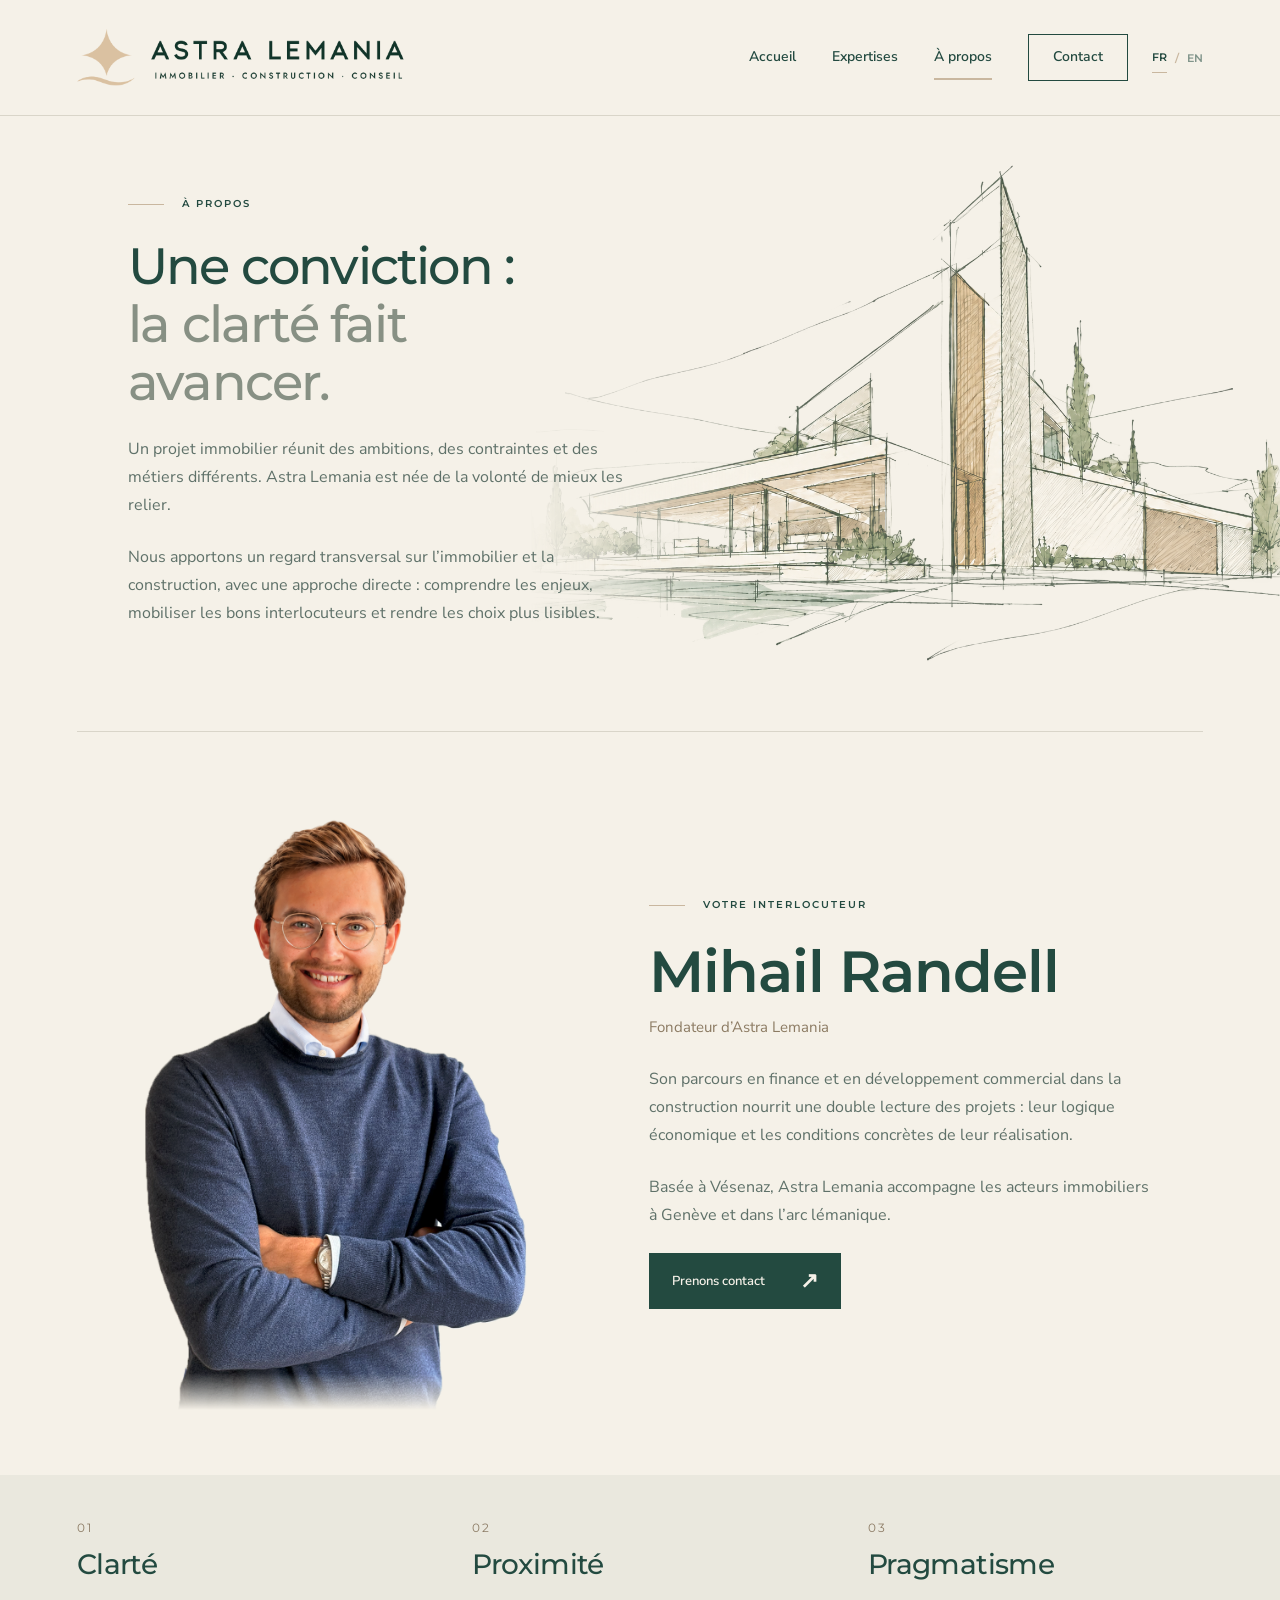
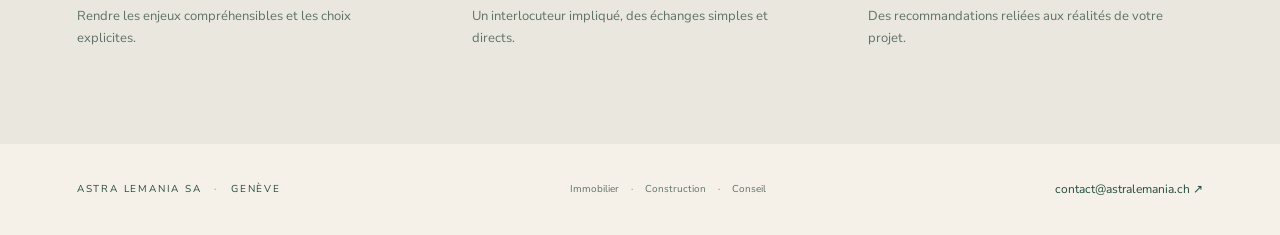
==== commit 71ed7236: "Add files via upload" ====
--- a/a-propos.html
+++ b/a-propos.html
@@ -1,8 +1,76 @@
 <!doctype html>
+<!-- Полный файл: замените старый файл целиком. SEO настроено для astralemania.ch. -->
 <!-- РЕДАКТИРОВАНИЕ: текст этой страницы меняется здесь; оформление — style.css.
      FR и EN — отдельные HTML: при изменениях обновляйте обе языковые версии. -->
 <html lang="fr">
-<head><meta charset="utf-8"><meta name="viewport" content="width=device-width, initial-scale=1"><title>À propos — Astra Lemania</title><meta name="description" content="Astra Lemania — Conseil immobilier, consultation d’entreprises générales et mise en relation à Genève et dans l’arc lémanique."><link rel="stylesheet" href="assets/fonts.css"><link rel="stylesheet" href="style.css"><script src="site.js" defer></script><link rel="alternate" hreflang="fr" href="a-propos.html"><link rel="alternate" hreflang="en" href="en-a-propos.html">
+<head><meta charset="utf-8"><meta name="viewport" content="width=device-width, initial-scale=1"><link rel="stylesheet" href="assets/fonts.css"><link rel="stylesheet" href="style.css"><script src="site.js" defer></script>
+
+<!-- SEO : titre et description propres à cette page / Название и описание страницы -->
+<title>Mihail Randell — Fondateur d’Astra Lemania</title>
+<meta name="description" content="Découvrez Mihail Randell, fondateur d’Astra Lemania à Vésenaz : son parcours en finance et construction, et son approche du conseil immobilier à Genève.">
+<!-- Canonical : URL principale de cette page, pas celle d’une autre langue -->
+<link rel="canonical" href="https://astralemania.ch/a-propos.html">
+<!-- Versions linguistiques : mêmes liens FR/EN sur les deux pages -->
+<link rel="alternate" hreflang="fr" href="https://astralemania.ch/a-propos.html">
+<link rel="alternate" hreflang="en" href="https://astralemania.ch/en-a-propos.html">
+<link rel="alternate" hreflang="x-default" href="https://astralemania.ch/a-propos.html">
+<!-- Données structurées : entreprise, fondateur et page. Не меняют дизайн. -->
+<script type="application/ld+json">
+{
+  "@context": "https://schema.org",
+  "@graph": [
+    {
+      "@type": "Organization",
+      "@id": "https://astralemania.ch/#organization",
+      "name": "Astra Lemania",
+      "legalName": "Astra Lemania SA",
+      "url": "https://astralemania.ch/",
+      "logo": "https://astralemania.ch/assets/astra-lemania-official-v2.png",
+      "email": "contact@astralemania.ch",
+      "founder": {
+        "@id": "https://astralemania.ch/#mihail-randell"
+      }
+    },
+    {
+      "@type": "Person",
+      "@id": "https://astralemania.ch/#mihail-randell",
+      "name": "Mihail Randell",
+      "url": "https://astralemania.ch/a-propos.html",
+      "jobTitle": "Fondateur",
+      "worksFor": {
+        "@id": "https://astralemania.ch/#organization"
+      }
+    },
+    {
+      "@type": "WebSite",
+      "@id": "https://astralemania.ch/#website",
+      "url": "https://astralemania.ch/",
+      "name": "Astra Lemania",
+      "publisher": {
+        "@id": "https://astralemania.ch/#organization"
+      },
+      "inLanguage": [
+        "fr",
+        "en"
+      ]
+    },
+    {
+      "@type": "AboutPage",
+      "@id": "https://astralemania.ch/a-propos.html#webpage",
+      "url": "https://astralemania.ch/a-propos.html",
+      "name": "Mihail Randell — Fondateur d’Astra Lemania",
+      "description": "Découvrez Mihail Randell, fondateur d’Astra Lemania à Vésenaz : son parcours en finance et construction, et son approche du conseil immobilier à Genève.",
+      "inLanguage": "fr",
+      "isPartOf": {
+        "@id": "https://astralemania.ch/#website"
+      },
+      "about": {
+        "@id": "https://astralemania.ch/#mihail-randell"
+      }
+    }
+  ]
+}
+</script>
 </head>
 <body><a class="skip" href="#contenu">Aller au contenu</a>
 <!-- ШАПКА: логотип, основное меню и FR / EN. Повторяется во всех HTML. -->
@@ -36,3 +104,4 @@
 </footer>
 </body>
 </html>
+
